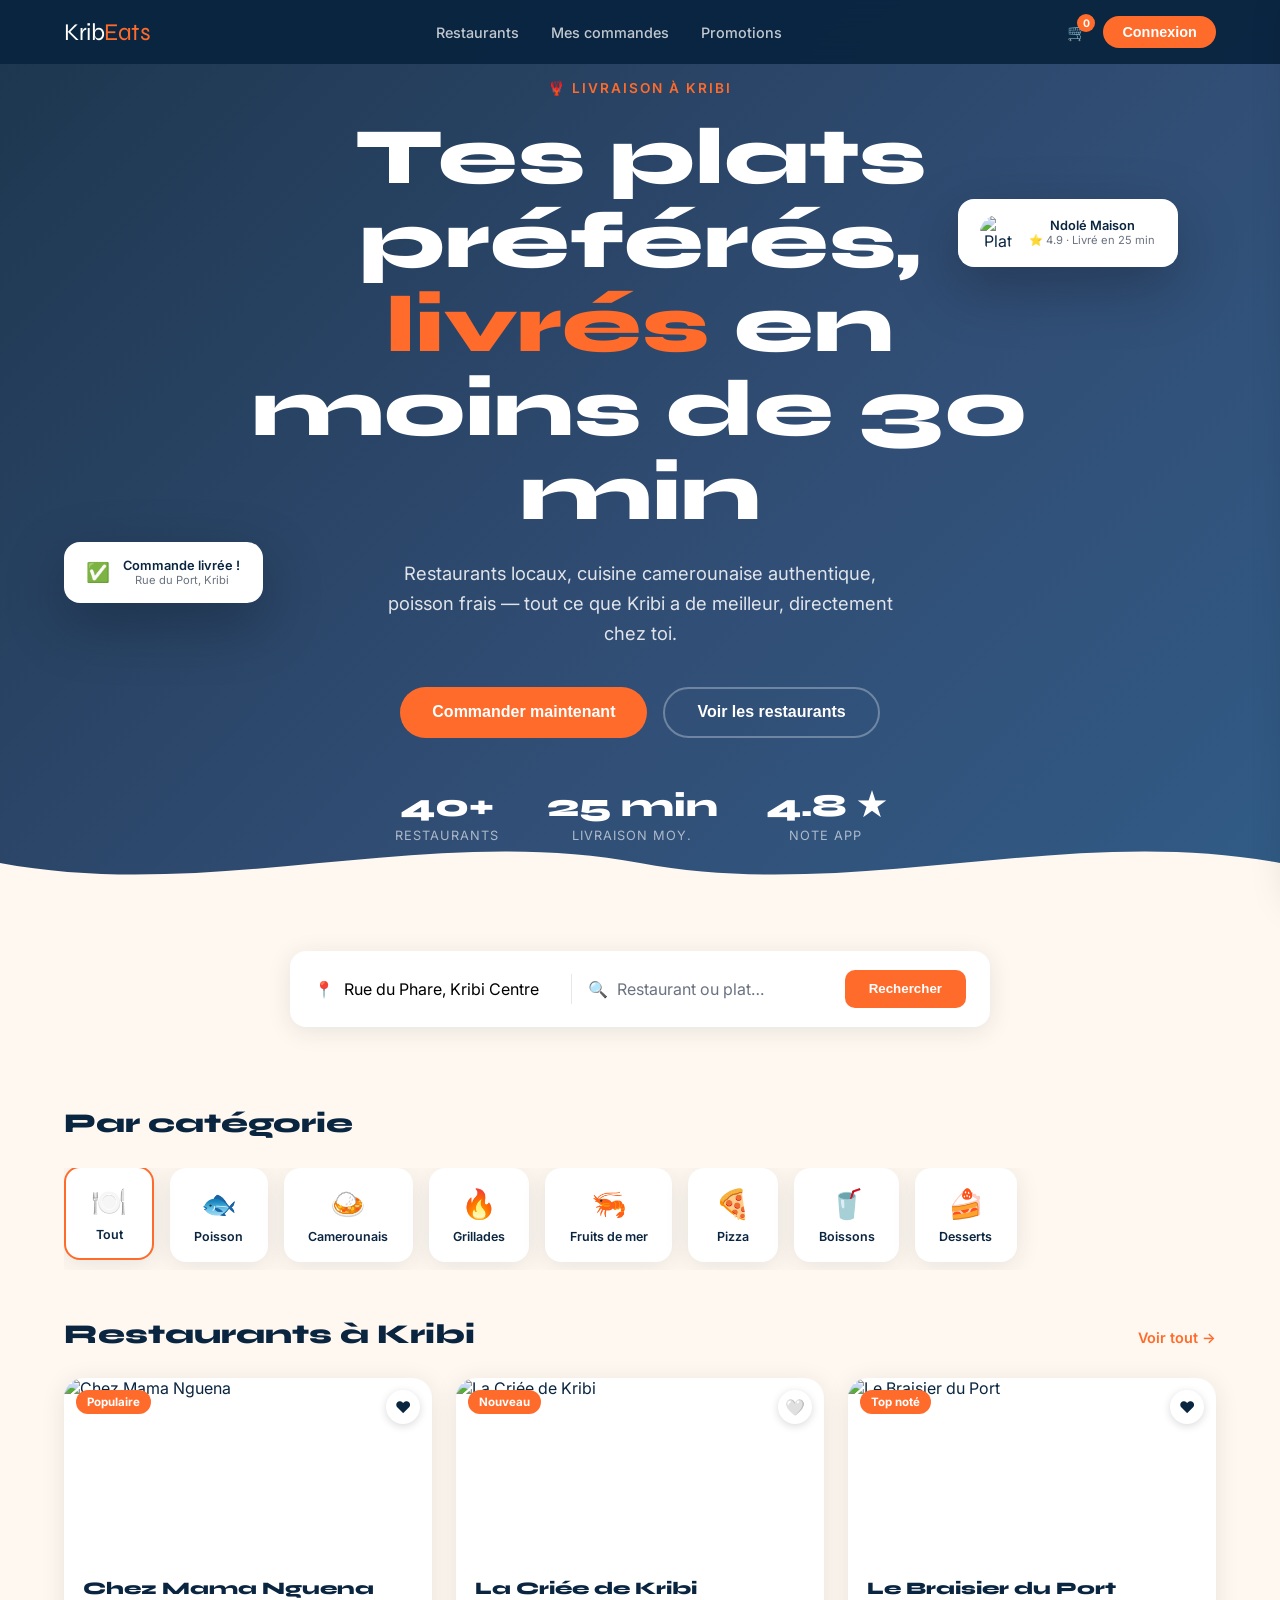
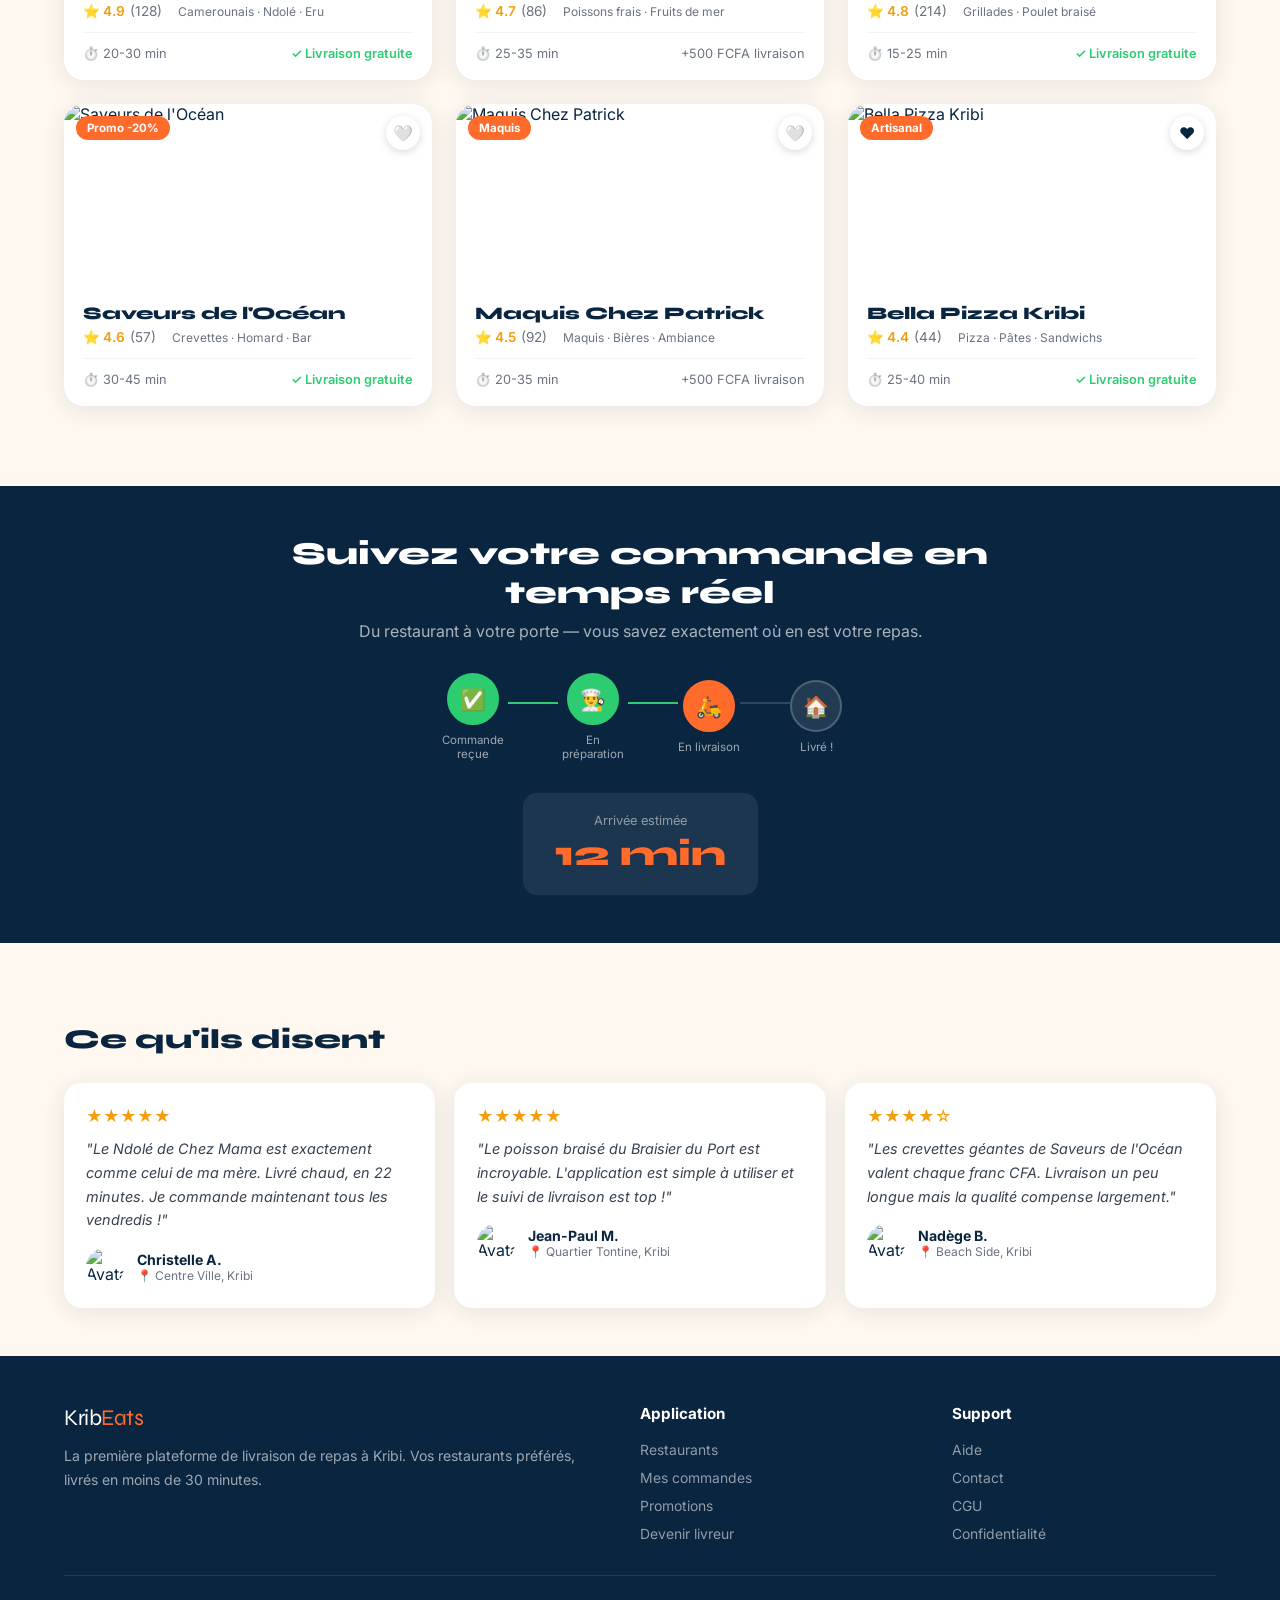
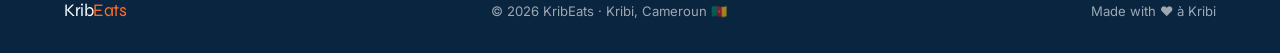
==== index.html @ 43934d32 "Structure de base de KribEat" ====
<!DOCTYPE html>
<html lang="fr">
<head>
<meta charset="UTF-8">
<meta name="viewport" content="width=device-width, initial-scale=1.0">
<title>KribEats — Livraison de repas à Kribi</title>
<style>
  @import url('https://fonts.googleapis.com/css2?family=Syne:wght@700;800&family=Inter:wght@400;500;600&display=swap');

  :root {
    --ocean: #0A2540;
    --orange: #FF6B2B;
    --cream: #FFF8F0;
    --green: #2ECC71;
    --sand: #F5EDE0;
    --muted: #6B7280;
    --white: #FFFFFF;
    --card-shadow: 0 4px 24px rgba(10,37,64,0.10);
  }

  * { margin: 0; padding: 0; box-sizing: border-box; }
  body { font-family: 'Inter', sans-serif; background: var(--cream); color: var(--ocean); overflow-x: hidden; }

  /* ── NAV ── */
  nav {
    position: fixed; top: 0; left: 0; right: 0; z-index: 100;
    background: rgba(10,37,64,0.96); backdrop-filter: blur(12px);
    display: flex; align-items: center; justify-content: space-between;
    padding: 0 5%; height: 64px;
  }
  .logo { font-family: 'Syne', sans-serif; font-size: 1.5rem; color: var(--white); letter-spacing: -0.5px; }
  .logo span { color: var(--orange); }
  .nav-links { display: flex; gap: 2rem; list-style: none; }
  .nav-links a { color: rgba(255,255,255,0.75); text-decoration: none; font-size: .9rem; font-weight: 500; transition: color .2s; }
  .nav-links a:hover { color: var(--orange); }
  .nav-cta { background: var(--orange); color: var(--white); border: none; padding: .5rem 1.2rem; border-radius: 50px; font-weight: 600; cursor: pointer; font-size: .9rem; transition: transform .2s, box-shadow .2s; }
  .nav-cta:hover { transform: translateY(-1px); box-shadow: 0 4px 14px rgba(255,107,43,0.45); }
  .cart-badge { position: relative; }
  .badge { background: var(--orange); color: white; font-size: .65rem; font-weight: 700; border-radius: 50%; width: 18px; height: 18px; display: flex; align-items: center; justify-content: center; position: absolute; top: -8px; right: -8px; }

  /* ── HERO CON IMAGE VAGUE DE KRIBI ── */
  .hero {
    min-height: 100vh;
    /* Incrustation d'une vraie texture de vagues maritimes mixée au dégradé bleu nuit */
    background: linear-gradient(135deg, rgba(10, 37, 64, 0.92) 0%, rgba(13, 48, 96, 0.85) 60%, rgba(26, 74, 122, 0.9) 100%), 
                url('https://images.unsplash.com/photo-1505118380757-91f5f5632de0?auto=format&fit=crop&w=1400&q=80');
    background-size: cover;
    background-position: center;
    background-attachment: fixed;
    display: flex; flex-direction: column; align-items: center; justify-content: center;
    position: relative; overflow: hidden; padding: 80px 5% 60px;
    text-align: center;
  }
  .wave-bg { position: absolute; bottom: 0; left: 0; right: 0; z-index: 2; }
  .wave-bg svg { display: block; width: 100%; height: 80px; }
  .hero-eyebrow { color: var(--orange); font-size: .85rem; font-weight: 600; letter-spacing: 2px; text-transform: uppercase; margin-bottom: 1.2rem; position: relative; z-index: 3; }
  .hero h1 {
    font-family: 'Syne', sans-serif; font-size: clamp(2.8rem, 7vw, 5rem);
    color: var(--white); line-height: 1.05; font-weight: 800; max-width: 780px;
    margin-bottom: 1.4rem; position: relative; z-index: 3;
  }
  .hero h1 em { color: var(--orange); font-style: normal; }
  .hero p { color: rgba(255,255,255,0.85); font-size: 1.15rem; max-width: 520px; line-height: 1.65; margin-bottom: 2.4rem; position: relative; z-index: 3; }
  .hero-actions { display: flex; gap: 1rem; flex-wrap: wrap; justify-content: center; position: relative; z-index: 3; }
  .btn-primary { background: var(--orange); color: var(--white); border: none; padding: .9rem 2rem; border-radius: 50px; font-weight: 700; font-size: 1rem; cursor: pointer; transition: transform .2s, box-shadow .2s; }
  .btn-primary:hover { transform: translateY(-2px); box-shadow: 0 8px 24px rgba(255,107,43,0.5); }
  .btn-outline { background: transparent; color: var(--white); border: 2px solid rgba(255,255,255,0.3); padding: .9rem 2rem; border-radius: 50px; font-weight: 600; font-size: 1rem; cursor: pointer; transition: border-color .2s; }
  .btn-outline:hover { border-color: var(--white); }
  .hero-stats { display: flex; gap: 3rem; margin-top: 3rem; flex-wrap: wrap; justify-content: center; position: relative; z-index: 3; }
  .stat { text-align: center; }
  .stat-num { font-family: 'Syne', sans-serif; font-size: 2rem; font-weight: 800; color: var(--white); }
  .stat-label { font-size: .8rem; color: rgba(255,255,255,0.6); text-transform: uppercase; letter-spacing: 1px; margin-top: .2rem; }
  
  .floating-card {
    background: white; border-radius: 16px; padding: 1rem 1.4rem;
    box-shadow: 0 20px 60px rgba(0,0,0,0.25); display: flex; align-items: center; gap: .8rem;
    position: absolute; animation: float 4s ease-in-out infinite; z-index: 3;
  }
  .floating-card.c1 { top: 22%; right: 8%; animation-delay: 0s; }
  .floating-card.c2 { top: 60%; left: 5%; animation-delay: 1.5s; }
  @keyframes float { 0%,100% { transform: translateY(0); } 50% { transform: translateY(-10px); } }
  .fc-img { width: 36px; height: 36px; border-radius: 50%; object-fit: cover; }
  .fc-text { font-size: .8rem; font-weight: 600; color: var(--ocean); }
  .fc-sub { font-size: .7rem; color: var(--muted); }

  /* ── SEARCH ── */
  .search-section { padding: 3rem 5% 2rem; background: var(--cream); position: relative; z-index: 5; }
  .search-box {
    max-width: 700px; margin: 0 auto;
    background: white; border-radius: 16px; padding: 1.2rem 1.5rem;
    box-shadow: var(--card-shadow); display: flex; gap: 1rem; align-items: center; flex-wrap: wrap;
  }
  .search-field { display: flex; align-items: center; gap: .6rem; flex: 1; min-width: 200px; }
  .search-field input { border: none; outline: none; font-size: 1rem; width: 100%; font-family: 'Inter', sans-serif; }
  .search-field input::placeholder { color: var(--muted); }
  .search-divider { width: 1px; height: 30px; background: #E5E7EB; }
  .search-field select { border: none; outline: none; font-size: .9rem; color: var(--muted); background: transparent; cursor: pointer; font-family: 'Inter', sans-serif; }
  .search-btn { background: var(--orange); color: white; border: none; padding: .7rem 1.5rem; border-radius: 10px; font-weight: 600; cursor: pointer; white-space: nowrap; transition: transform .15s; }
  .search-btn:hover { transform: scale(1.03); }

  /* ── CATEGORIES ── */
  .section { padding: 3rem 5%; }
  .section-header { display: flex; justify-content: space-between; align-items: baseline; margin-bottom: 1.8rem; }
  .section-title { font-family: 'Syne', sans-serif; font-size: 1.7rem; font-weight: 800; }
  .see-all { color: var(--orange); font-size: .9rem; font-weight: 600; cursor: pointer; text-decoration: none; }
  .categories { display: flex; gap: 1rem; overflow-x: auto; padding-bottom: .5rem; scrollbar-width: none; }
  .categories::-webkit-scrollbar { display: none; }
  .cat-chip {
    display: flex; flex-direction: column; align-items: center; gap: .5rem;
    background: white; border: 2px solid transparent; border-radius: 16px;
    padding: 1rem 1.4rem; min-width: 90px; cursor: pointer;
    transition: border-color .2s, transform .15s; white-space: nowrap;
    box-shadow: var(--card-shadow);
  }
  .cat-chip:hover, .cat-chip.active { border-color: var(--orange); transform: translateY(-2px); }
  .cat-emoji { font-size: 1.8rem; }
  .cat-label { font-size: .78rem; font-weight: 600; color: var(--ocean); }

  /* ── RESTAURANT CARDS CON IMAGE ── */
  .restaurants-grid { display: grid; grid-template-columns: repeat(auto-fill, minmax(300px, 1fr)); gap: 1.5rem; }
  .resto-card {
    background: white; border-radius: 20px; overflow: hidden;
    box-shadow: var(--card-shadow); transition: transform .2s, box-shadow .2s; cursor: pointer;
  }
  .resto-card:hover { transform: translateY(-4px); box-shadow: 0 12px 40px rgba(10,37,64,0.15); }
  .resto-img { height: 180px; position: relative; overflow: hidden; }
  .resto-img img { width: 100%; height: 100%; object-fit: cover; transition: transform 0.3s; }
  .resto-card:hover .resto-img img { transform: scale(1.05); }
  .resto-badge {
    position: absolute; top: 12px; left: 12px; z-index: 4;
    background: var(--orange); color: white; font-size: .72rem; font-weight: 700;
    padding: .3rem .7rem; border-radius: 50px;
  }
  .resto-fav { position: absolute; top: 12px; right: 12px; z-index: 4; background: white; border-radius: 50%; width: 34px; height: 34px; display: flex; align-items: center; justify-content: center; font-size: 1rem; cursor: pointer; box-shadow: 0 2px 8px rgba(0,0,0,0.15); }
  .resto-body { padding: 1.2rem; }
  .resto-name { font-family: 'Syne', sans-serif; font-size: 1.1rem; font-weight: 800; margin-bottom: .3rem; }
  .resto-meta { display: flex; align-items: center; gap: 1rem; margin-bottom: .8rem; }
  .rating { display: flex; align-items: center; gap: .3rem; font-size: .85rem; font-weight: 600; color: #F59E0B; }
  .tag { font-size: .75rem; color: var(--muted); }
  .resto-footer { display: flex; justify-content: space-between; align-items: center; border-top: 1px solid #F3F4F6; padding-top: .8rem; }
  .delivery-info { font-size: .8rem; color: var(--muted); display: flex; align-items: center; gap: .3rem; }
  .delivery-free { color: var(--green); font-weight: 600; font-size: .8rem; }

  /* ── MENU VIEW ── */
  .menu-section { background: white; padding: 3rem 5%; margin: 0 0 2rem; display: none; }
  .menu-section.active { display: block; }
  .menu-back { display: flex; align-items: center; gap: .5rem; cursor: pointer; color: var(--ocean); font-weight: 600; margin-bottom: 2rem; font-size: .95rem; }
  .menu-hero { display: flex; gap: 2rem; align-items: center; margin-bottom: 2.5rem; flex-wrap: wrap; }
  .menu-hero-img { border-radius: 20px; width: 180px; height: 140px; object-fit: cover; flex-shrink: 0; box-shadow: var(--card-shadow); }
  .menu-hero-info h2 { font-family: 'Syne', sans-serif; font-size: 2rem; font-weight: 800; margin-bottom: .5rem; }
  .menu-hero-info p { color: var(--muted); line-height: 1.6; margin-bottom: 1rem; }
  .menu-tags { display: flex; gap: .6rem; flex-wrap: wrap; }
  .menu-tag { background: var(--sand); border-radius: 50px; padding: .3rem .8rem; font-size: .8rem; font-weight: 600; }
  .menu-categories { display: flex; gap: .8rem; margin-bottom: 1.8rem; overflow-x: auto; padding-bottom: .3rem; }
  .menu-cat-btn { padding: .5rem 1.2rem; border-radius: 50px; font-size: .85rem; font-weight: 600; cursor: pointer; border: 2px solid #E5E7EB; background: transparent; color: var(--muted); transition: all .15s; white-space: nowrap; }
  .menu-cat-btn.active, .menu-cat-btn:hover { background: var(--ocean); color: white; border-color: var(--ocean); }
  .menu-items-grid { display: grid; grid-template-columns: repeat(auto-fill, minmax(280px, 1fr)); gap: 1.2rem; }
  .menu-item {
    border: 1px solid #F0F0F0; border-radius: 16px; padding: 1rem;
    display: flex; gap: 1rem; align-items: center; transition: border-color .15s, box-shadow .15s;
  }
  .menu-item:hover { border-color: var(--orange); box-shadow: 0 4px 16px rgba(255,107,43,0.12); }
  .item-img { width: 70px; height: 70px; border-radius: 12px; object-fit: cover; flex-shrink: 0; }
  .item-info { flex: 1; }
  .item-name { font-weight: 700; font-size: .95rem; margin-bottom: .2rem; }
  .item-desc { font-size: .78rem; color: var(--muted); line-height: 1.4; margin-bottom: .5rem; }
  .item-bottom { display: flex; justify-content: space-between; align-items: center; }
  .item-price { font-weight: 800; font-size: 1rem; color: var(--ocean); }
  .add-btn { background: var(--orange); color: white; border: none; width: 30px; height: 30px; border-radius: 50%; font-size: 1.2rem; cursor: pointer; display: flex; align-items: center; justify-content: center; transition: transform .15s; }
  .add-btn:hover { transform: scale(1.15); }

  /* ── PANIER ── */
  .cart-sidebar {
    position: fixed; right: -400px; top: 0; bottom: 0; width: 380px;
    background: white; box-shadow: -8px 0 40px rgba(0,0,0,0.15);
    z-index: 200; transition: right .3s ease; display: flex; flex-direction: column;
  }
  .cart-sidebar.open { right: 0; }
  .cart-header { padding: 1.5rem; border-bottom: 1px solid #F0F0F0; display: flex; justify-content: space-between; align-items: center; }
  .cart-header h3 { font-family: 'Syne', sans-serif; font-size: 1.3rem; font-weight: 800; }
  .cart-close { background: var(--sand); border: none; border-radius: 50%; width: 36px; height: 36px; cursor: pointer; font-size: 1.1rem; }
  .cart-items { flex: 1; overflow-y: auto; padding: 1.2rem; display: flex; flex-direction: column; gap: .8rem; }
  .cart-item { display: flex; align-items: center; gap: .8rem; padding: .8rem; background: var(--cream); border-radius: 12px; }
  .cart-item-img { width: 48px; height: 48px; border-radius: 10px; object-fit: cover; }
  .cart-item-info { flex: 1; }
  .cart-item-name { font-weight: 600; font-size: .9rem; }
  .cart-item-price { font-size: .85rem; color: var(--muted); }
  .qty-controls { display: flex; align-items: center; gap: .5rem; }
  .qty-btn { background: white; border: 1px solid #E5E7EB; border-radius: 50%; width: 26px; height: 26px; cursor: pointer; font-size: .9rem; display: flex; align-items: center; justify-content: center; }
  .qty-num { font-weight: 700; font-size: .9rem; min-width: 16px; text-align: center; }
  .cart-footer { padding: 1.5rem; border-top: 1px solid #F0F0F0; }
  .cart-summary { margin-bottom: 1.2rem; }
  .cart-row { display: flex; justify-content: space-between; font-size: .9rem; margin-bottom: .4rem; }
  .cart-row.total { font-family: 'Syne', sans-serif; font-size: 1.1rem; font-weight: 800; border-top: 1px solid #F0F0F0; padding-top: .8rem; margin-top: .5rem; }
  .checkout-btn { width: 100%; background: var(--orange); color: white; border: none; padding: 1rem; border-radius: 12px; font-weight: 700; font-size: 1rem; cursor: pointer; transition: transform .15s, box-shadow .15s; }
  .checkout-btn:hover { transform: translateY(-1px); box-shadow: 0 6px 20px rgba(255,107,43,0.4); }
  .empty-cart { text-align: center; padding: 3rem 1rem; color: var(--muted); }
  .empty-cart-icon { font-size: 3rem; margin-bottom: 1rem; }
  .overlay { position: fixed; inset: 0; background: rgba(0,0,0,0.4); z-index: 150; display: none; }
  .overlay.active { display: block; }

  /* ── TRACKING ── */
  .tracking-section { background: var(--ocean); color: white; padding: 3rem 5%; margin: 2rem 0; }
  .tracking-inner { max-width: 700px; margin: 0 auto; text-align: center; }
  .tracking-inner h2 { font-family: 'Syne', sans-serif; font-size: 2rem; font-weight: 800; margin-bottom: .6rem; }
  .tracking-inner p { color: rgba(255,255,255,0.65); margin-bottom: 2rem; }
  .tracking-steps { display: flex; justify-content: center; align-items: center; gap: 0; flex-wrap: wrap; margin-bottom: 2rem; }
  .track-step { display: flex; flex-direction: column; align-items: center; gap: .5rem; }
  .track-icon { width: 52px; height: 52px; border-radius: 50%; display: flex; align-items: center; justify-content: center; font-size: 1.3rem; background: rgba(255,255,255,0.1); border: 2px solid rgba(255,255,255,0.2); }
  .track-icon.done { background: var(--green); border-color: var(--green); }
  .track-icon.active { background: var(--orange); border-color: var(--orange); animation: pulse 1.5s infinite; }
  @keyframes pulse { 0%,100% { box-shadow: 0 0 0 0 rgba(255,107,43,0.5); } 50% { box-shadow: 0 0 0 10px rgba(255,107,43,0); } }
  .track-label { font-size: .72rem; color: rgba(255,255,255,0.6); text-align: center; max-width: 70px; }
  .track-line { width: 50px; height: 2px; background: rgba(255,255,255,0.15); margin: 0 0 28px; }
  .track-line.done { background: var(--green); }
  .eta-box { background: rgba(255,255,255,0.08); border-radius: 14px; padding: 1.2rem 2rem; display: inline-block; }
  .eta-label { font-size: .8rem; color: rgba(255,255,255,0.5); margin-bottom: .3rem; }
  .eta-time { font-family: 'Syne', sans-serif; font-size: 2.2rem; font-weight: 800; color: var(--orange); }

  /* ── REVIEWS ── */
  .reviews-grid { display: grid; grid-template-columns: repeat(auto-fill, minmax(280px, 1fr)); gap: 1.2rem; }
  .review-card { background: white; border-radius: 18px; padding: 1.4rem; box-shadow: var(--card-shadow); }
  .review-stars { color: #F59E0B; font-size: 1rem; margin-bottom: .7rem; }
  .review-text { font-size: .9rem; line-height: 1.65; color: #374151; margin-bottom: 1rem; font-style: italic; }
  .reviewer { display: flex; align-items: center; gap: .8rem; }
  .reviewer-avatar { width: 38px; height: 38px; border-radius: 50%; object-fit: cover; }
  .reviewer-name { font-weight: 700; font-size: .88rem; }
  .reviewer-loc { font-size: .75rem; color: var(--muted); }

  /* ── FOOTER ── */
  footer { background: var(--ocean); color: rgba(255,255,255,0.6); padding: 3rem 5% 2rem; }
  .footer-inner { display: grid; grid-template-columns: 2fr 1fr 1fr; gap: 3rem; margin-bottom: 2rem; }
  .footer-brand .logo { font-size: 1.4rem; display: block; margin-bottom: .8rem; }
  .footer-brand p { font-size: .88rem; line-height: 1.7; }
  .footer-col h4 { color: white; font-weight: 700; margin-bottom: 1rem; font-size: .95rem; }
  .footer-col ul { list-style: none; display: flex; flex-direction: column; gap: .5rem; }
  .footer-col a { color: rgba(255,255,255,0.55); text-decoration: none; font-size: .87rem; transition: color .15s; }
  .footer-col a:hover { color: var(--orange); }
  .footer-bottom { border-top: 1px solid rgba(255,255,255,0.1); padding-top: 1.5rem; display: flex; justify-content: space-between; align-items: center; font-size: .82rem; flex-wrap: wrap; gap: .5rem; }
  .footer-bottom .logo { font-size: 1.1rem; }

  /* ── CHECKOUT MODAL ── */
  .modal-overlay { position: fixed; inset: 0; background: rgba(0,0,0,0.5); z-index: 300; display: none; align-items: center; justify-content: center; padding: 1rem; }
  .modal-overlay.active { display: flex; }
  .modal { background: white; border-radius: 24px; width: 100%; max-width: 520px; max-height: 90vh; overflow-y: auto; }
  .modal-header { padding: 1.8rem 2rem 0; display: flex; justify-content: space-between; align-items: center; }
  .modal-header h3 { font-family: 'Syne', sans-serif; font-size: 1.5rem; font-weight: 800; }
  .modal-close { background: var(--sand); border: none; border-radius: 50%; width: 36px; height: 36px; cursor: pointer; font-size: 1.1rem; }
  .modal-body { padding: 1.5rem 2rem 2rem; }
  .form-group { margin-bottom: 1.2rem; }
  .form-label { font-size: .85rem; font-weight: 600; color: var(--ocean); display: block; margin-bottom: .4rem; }
  .form-input { width: 100%; padding: .75rem 1rem; border: 1.5px solid #E5E7EB; border-radius: 10px; font-size: .95rem; font-family: 'Inter', sans-serif; outline: none; transition: border-color .2s; }
  .form-input:focus { border-color: var(--orange); }
  .payment-methods { display: flex; gap: .8rem; flex-wrap: wrap; margin-top: .5rem; }
  .payment-option { border: 2px solid #E5E7EB; border-radius: 12px; padding: .7rem 1.2rem; cursor: pointer; font-size: .85rem; font-weight: 600; transition: all .15s; display: flex; align-items: center; gap: .5rem; }
  .payment-option.selected { border-color: var(--orange); background: rgba(255,107,43,0.05); color: var(--orange); }
  .order-summary-mini { background: var(--cream); border-radius: 14px; padding: 1rem; margin-bottom: 1.2rem; }
  .order-summary-mini h4 { font-size: .85rem; font-weight: 700; margin-bottom: .7rem; }
  .summary-item { display: flex; justify-content: space-between; font-size: .83rem; color: var(--muted); margin-bottom: .3rem; }
  .confirm-btn { width: 100%; background: var(--ocean); color: white; border: none; padding: 1rem; border-radius: 12px; font-weight: 700; font-size: 1rem; cursor: pointer; transition: background .2s; }
  .confirm-btn:hover { background: #0D3060; }

  /* ── SUCCESS ── */
  .success-screen { display: none; text-align: center; padding: 3rem 2rem; }
  .success-screen.active { display: block; }
  .success-icon { font-size: 4rem; margin-bottom: 1rem; animation: bounce 0.5s ease; }
  @keyframes bounce { 0% { transform: scale(0); } 80% { transform: scale(1.15); } 100% { transform: scale(1); } }
  .success-screen h3 { font-family: 'Syne', sans-serif; font-size: 1.7rem; font-weight: 800; margin-bottom: .5rem; }
  .success-screen p { color: var(--muted); margin-bottom: 2rem; }
  .order-num { background: var(--cream); border-radius: 12px; padding: .8rem 1.5rem; font-size: .85rem; color: var(--muted); display: inline-block; font-weight: 600; }

  @media (max-width: 768px) {
    .nav-links { display: none; }
    .footer-inner { grid-template-columns: 1fr; gap: 2rem; }
    .floating-card { display: none; }
    .cart-sidebar { width: 100%; right: -100%; }
    .hero h1 { font-size: 2.5rem; }
  }
</style>
</head>
<body>

<!-- NAV -->
<nav>
  <div class="logo">Krib<span>Eats</span></div>
  <ul class="nav-links">
    <li><a href="#restaurants">Restaurants</a></li>
    <li><a href="#">Mes commandes</a></li>
    <li><a href="#">Promotions</a></li>
  </ul>
  <div style="display:flex;gap:1rem;align-items:center;">
    <div class="cart-badge" style="cursor:pointer;" onclick="toggleCart()">
      🛒 <span class="badge" id="cartCount">0</span>
    </div>
    <button class="nav-cta">Connexion</button>
  </div>
</nav>

<!-- HERO CON TEXTURE VAGUE -->
<section class="hero">
  <div class="floating-card c1">
    <img class="fc-img" src="https://images.unsplash.com/photo-1546069901-ba9599a7e63c?auto=format&fit=crop&w=100&q=80" alt="Plat">
    <div><div class="fc-text">Ndolé Maison</div><div class="fc-sub">⭐ 4.9 · Livré en 25 min</div></div>
  </div>
  <div class="floating-card c2">
    <div style="font-size: 1.2rem;">✅</div>
    <div><div class="fc-text">Commande livrée !</div><div class="fc-sub">Rue du Port, Kribi</div></div>
  </div>

  <div class="hero-eyebrow">🦞 Livraison à Kribi</div>
  <h1>Tes plats préférés, <em>livrés</em> en moins de 30 min</h1>
  <p>Restaurants locaux, cuisine camerounaise authentique, poisson frais — tout ce que Kribi a de meilleur, directement chez toi.</p>
  <div class="hero-actions">
    <button class="btn-primary" onclick="document.getElementById('restaurants').scrollIntoView({behavior:'smooth'})">Commander maintenant</button>
    <button class="btn-outline">Voir les restaurants</button>
  </div>
  <div class="hero-stats">
    <div class="stat"><div class="stat-num">40+</div><div class="stat-label">Restaurants</div></div>
    <div class="stat"><div class="stat-num">25 min</div><div class="stat-label">Livraison moy.</div></div>
    <div class="stat"><div class="stat-num">4.8 ★</div><div class="stat-label">Note app</div></div>
  </div>

  <!-- VAGUE INFERIEURE EN GRAPHIC SVG -->
  <div class="wave-bg">
    <svg viewBox="0 0 1440 120" xmlns="http://www.w3.org/2000/svg" preserveAspectRatio="none">
      <path d="M0,60 C240,120 480,0 720,60 C960,120 1200,0 1440,60 L1440,120 L0,120 Z" fill="#FFF8F0"/>
    </svg>
  </div>
</section>

<!-- SEARCH -->
<div class="search-section">
  <div class="search-box">
    <div class="search-field">
      <span>📍</span>
      <input type="text" placeholder="Votre adresse à Kribi…" value="Rue du Phare, Kribi Centre">
    </div>
    <div class="search-divider"></div>
    <div class="search-field">
      <span>🔍</span>
      <input type="text" placeholder="Restaurant ou plat…">
    </div>
    <button class="search-btn">Rechercher</button>
  </div>
</div>

<!-- CATEGORIES -->
<section class="section">
  <div class="section-header">
    <h2 class="section-title">Par catégorie</h2>
  </div>
  <div class="categories">
    <div class="cat-chip active" onclick="filterCat(this,'all')"><div class="cat-emoji">🍽️</div><div class="cat-label">Tout</div></div>
    <div class="cat-chip" onclick="filterCat(this,'poisson')"><div class="cat-emoji">🐟</div><div class="cat-label">Poisson</div></div>
    <div class="cat-chip" onclick="filterCat(this,'camerounais')"><div class="cat-emoji">🍛</div><div class="cat-label">Camerounais</div></div>
    <div class="cat-chip" onclick="filterCat(this,'grillades')"><div class="cat-emoji">🔥</div><div class="cat-label">Grillades</div></div>
    <div class="cat-chip" onclick="filterCat(this,'fruits-mer')"><div class="cat-emoji">🦐</div><div class="cat-label">Fruits de mer</div></div>
    <div class="cat-chip" onclick="filterCat(this,'pizza')"><div class="cat-emoji">🍕</div><div class="cat-label">Pizza</div></div>
    <div class="cat-chip" onclick="filterCat(this,'boissons')"><div class="cat-emoji">🥤</div><div class="cat-label">Boissons</div></div>
    <div class="cat-chip" onclick="filterCat(this,'desserts')"><div class="cat-emoji">🍰</div><div class="cat-label">Desserts</div></div>
  </div>
</section>

<!-- RESTAURANTS -->
<section class="section" id="restaurants" style="padding-top:0">
  <div class="section-header">
    <h2 class="section-title">Restaurants à Kribi</h2>
    <a class="see-all" href="#">Voir tout →</a>
  </div>
  <div class="restaurants-grid" id="restoGrid">

    <div class="resto-card" onclick="openMenu('chez-mama')">
      <div class="resto-img">
        <img src="https://images.unsplash.com/photo-1604382354936-07c5d9983bd3?auto=format&fit=crop&w=500&q=80" alt="Chez Mama Nguena">
        <div class="resto-badge">Populaire</div>
        <div class="resto-fav">❤️</div>
      </div>
      <div class="resto-body">
        <div class="resto-name">Chez Mama Nguena</div>
        <div class="resto-meta">
          <span class="rating">⭐ 4.9 <span style="color:#6B7280;font-weight:400">(128)</span></span>
          <span class="tag">Camerounais · Ndolé · Eru</span>
        </div>
        <div class="resto-footer">
          <span class="delivery-info">⏱️ 20-30 min</span>
          <span class="delivery-free">✓ Livraison gratuite</span>
        </div>
      </div>
    </div>

    <div class="resto-card" onclick="openMenu('la-criee')">
      <div class="resto-img">
        <img src="https://images.unsplash.com/photo-1534604973900-c43ab4c2e0ab?auto=format&fit=crop&w=500&q=80" alt="La Criée de Kribi">
        <div class="resto-badge">Nouveau</div>
        <div class="resto-fav">🤍</div>
      </div>
      <div class="resto-body">
        <div class="resto-name">La Criée de Kribi</div>
        <div class="resto-meta">
          <span class="rating">⭐ 4.7 <span style="color:#6B7280;font-weight:400">(86)</span></span>
          <span class="tag">Poissons frais · Fruits de mer</span>
        </div>
        <div class="resto-footer">
          <span class="delivery-info">⏱️ 25-35 min</span>
          <span style="font-size:.8rem;color:#6B7280;">+500 FCFA livraison</span>
        </div>
      </div>
    </div>

    <div class="resto-card" onclick="openMenu('le-braiser')">
      <div class="resto-img">
        <img src="https://images.unsplash.com/photo-1555939594-58d7cb561ad1?auto=format&fit=crop&w=500&q=80" alt="Le Braisier du Port">
        <div class="resto-badge">Top noté</div>
        <div class="resto-fav">❤️</div>
      </div>
      <div class="resto-body">
        <div class="resto-name">Le Braisier du Port</div>
        <div class="resto-meta">
          <span class="rating">⭐ 4.8 <span style="color:#6B7280;font-weight:400">(214)</span></span>
          <span class="tag">Grillades · Poulet braisé</span>
        </div>
        <div class="resto-footer">
          <span class="delivery-info">⏱️ 15-25 min</span>
          <span class="delivery-free">✓ Livraison gratuite</span>
        </div>
      </div>
    </div>

    <div class="resto-card" onclick="openMenu('ocean')">
      <div class="resto-img">
        <img src="https://images.unsplash.com/photo-1551248429-40975aa4de74?auto=format&fit=crop&w=500&q=80" alt="Saveurs de l'Océan">
        <div class="resto-badge">Promo -20%</div>
        <div class="resto-fav">🤍</div>
      </div>
      <div class="resto-body">
        <div class="resto-name">Saveurs de l'Océan</div>
        <div class="resto-meta">
          <span class="rating">⭐ 4.6 <span style="color:#6B7280;font-weight:400">(57)</span></span>
          <span class="tag">Crevettes · Homard · Bar</span>
        </div>
        <div class="resto-footer">
          <span class="delivery-info">⏱️ 30-45 min</span>
          <span class="delivery-free">✓ Livraison gratuite</span>
        </div>
      </div>
    </div>

    <div class="resto-card" onclick="openMenu('maquis')">
      <div class="resto-img">
        <img src="https://images.unsplash.com/photo-1606787366850-de6330128bfc?auto=format&fit=crop&w=500&q=80" alt="Maquis Chez Patrick">
        <div class="resto-badge">Maquis</div>
        <div class="resto-fav">🤍</div>
      </div>
      <div class="resto-body">
        <div class="resto-name">Maquis Chez Patrick</div>
        <div class="resto-meta">
          <span class="rating">⭐ 4.5 <span style="color:#6B7280;font-weight:400">(92)</span></span>
          <span class="tag">Maquis · Bières · Ambiance</span>
        </div>
        <div class="resto-footer">
          <span class="delivery-info">⏱️ 20-35 min</span>
          <span style="font-size:.8rem;color:#6B7280;">+500 FCFA livraison</span>
        </div>
      </div>
    </div>

    <div class="resto-card" onclick="openMenu('bella')">
      <div class="resto-img">
        <img src="https://images.unsplash.com/photo-1513104890138-7c749659a591?auto=format&fit=crop&w=500&q=80" alt="Bella Pizza Kribi">
        <div class="resto-badge">Artisanal</div>
        <div class="resto-fav">❤️</div>
      </div>
      <div class="resto-body">
        <div class="resto-name">Bella Pizza Kribi</div>
        <div class="resto-meta">
          <span class="rating">⭐ 4.4 <span style="color:#6B7280;font-weight:400">(44)</span></span>
          <span class="tag">Pizza · Pâtes · Sandwichs</span>
        </div>
        <div class="resto-footer">
          <span class="delivery-info">⏱️ 25-40 min</span>
          <span class="delivery-free">✓ Livraison gratuite</span>
        </div>
      </div>
    </div>

  </div>
</section>

<!-- MENU SECTION -->
<section class="menu-section" id="menuSection">
  <div class="menu-back" onclick="closeMenu()">← Retour aux restaurants</div>
  <div class="menu-hero">
    <img class="menu-hero-img" id="menuImg" src="" alt="Restaurant Image">
    <div class="menu-hero-info">
      <h2 id="menuName">Chez Mama Nguena</h2>
      <p id="menuDesc">Cuisine camerounaise authentique préparée avec amour. Spécialités maison depuis 2008.</p>
      <div class="menu-tags">
        <span class="menu-tag">⭐ 4.9</span>
        <span class="menu-tag">⏱️ 20-30 min</span>
        <span class="menu-tag">📍 Quartier Tontine</span>
        <span class="menu-tag">✓ Livraison gratuite</span>
      </div>
    </div>
  </div>

  <div class="menu-categories">
    <button class="menu-cat-btn active">Nos plats</button>
    <button class="menu-cat-btn">Entrées</button>
    <button class="menu-cat-btn">Boissons</button>
    <button class="menu-cat-btn">Desserts</button>
  </div>

  <div class="menu-items-grid" id="menuItemsGrid">
    <!-- Items injectés par JavaScript -->
  </div>
</section>

<!-- TRACKING -->
<section class="tracking-section">
  <div class="tracking-inner">
    <h2>Suivez votre commande en temps réel</h2>
    <p>Du restaurant à votre porte — vous savez exactement où en est votre repas.</p>
    <div class="tracking-steps">
      <div class="track-step">
        <div class="track-icon done">✅</div>
        <div class="track-label">Commande reçue</div>
      </div>
      <div class="track-line done"></div>
      <div class="track-step">
        <div class="track-icon done">👨‍🍳</div>
        <div class="track-label">En préparation</div>
      </div>
      <div class="track-line done"></div>
      <div class="track-step">
        <div class="track-icon active">🛵</div>
        <div class="track-label">En livraison</div>
      </div>
      <div class="track-line"></div>
      <div class="track-step">
        <div class="track-icon">🏠</div>
        <div class="track-label">Livré !</div>
      </div>
    </div>
    <div class="eta-box">
      <div class="eta-label">Arrivée estimée</div>
      <div class="eta-time">12 min</div>
    </div>
  </div>
</section>

<!-- REVIEWS -->
<section class="section">
  <div class="section-header">
    <h2 class="section-title">Ce qu'ils disent</h2>
  </div>
  <div class="reviews-grid">
    <div class="review-card">
      <div class="review-stars">★★★★★</div>
      <p class="review-text">"Le Ndolé de Chez Mama est exactement comme celui de ma mère. Livré chaud, en 22 minutes. Je commande maintenant tous les vendredis !"</p>
      <div class="reviewer">
        <img class="reviewer-avatar" src="https://images.unsplash.com/photo-1531123897727-8f129e1688ce?auto=format&fit=crop&w=100&q=80" alt="Avatar">
        <div><div class="reviewer-name">Christelle A.</div><div class="reviewer-loc">📍 Centre Ville, Kribi</div></div>
      </div>
    </div>
    <div class="review-card">
      <div class="review-stars">★★★★★</div>
      <p class="review-text">"Le poisson braisé du Braisier du Port est incroyable. L'application est simple à utiliser et le suivi de livraison est top !"</p>
      <div class="reviewer">
        <img class="reviewer-avatar" src="https://images.unsplash.com/photo-1507003211169-0a1dd7228f2d?auto=format&fit=crop&w=100&q=80" alt="Avatar">
        <div><div class="reviewer-name">Jean-Paul M.</div><div class="reviewer-loc">📍 Quartier Tontine, Kribi</div></div>
      </div>
    </div>
    <div class="review-card">
      <div class="review-stars">★★★★☆</div>
      <p class="review-text">"Les crevettes géantes de Saveurs de l'Océan valent chaque franc CFA. Livraison un peu longue mais la qualité compense largement."</p>
      <div class="reviewer">
        <img class="reviewer-avatar" src="https://images.unsplash.com/photo-1508214751196-bcfd4ca60f91?auto=format&fit=crop&w=100&q=80" alt="Avatar">
        <div><div class="reviewer-name">Nadège B.</div><div class="reviewer-loc">📍 Beach Side, Kribi</div></div>
      </div>
    </div>
  </div>
</section>

<!-- CART SIDEBAR -->
<div class="overlay" id="overlay" onclick="toggleCart()"></div>
<div class="cart-sidebar" id="cartSidebar">
  <div class="cart-header">
    <h3>🛒 Mon panier</h3>
    <button class="cart-close" onclick="toggleCart()">✕</button>
  </div>
  <div class="cart-items" id="cartItems">
    <div class="empty-cart">
      <div class="empty-cart-icon">🍽️</div>
      <p>Votre panier est vide</p>
      <small style="color:#9CA3AF">Explorez nos restaurants et ajoutez des plats</small>
    </div>
  </div>
  <div class="cart-footer" id="cartFooter" style="display:none">
    <div class="cart-summary">
      <div class="cart-row"><span>Sous-total</span><span id="subtotal">0 FCFA</span></div>
      <div class="cart-row"><span>Livraison</span><span style="color:#2ECC71">Gratuite</span></div>
      <div class="cart-row total"><span>Total</span><span id="totalPrice">0 FCFA</span></div>
    </div>
    <button class="checkout-btn" onclick="openCheckout()">Passer la commande →</button>
  </div>
</div>

<!-- CHECKOUT MODAL -->
<div class="modal-overlay" id="checkoutModal">
  <div class="modal">
    <div id="checkoutForm">
      <div class="modal-header">
        <h3>Finaliser la commande</h3>
        <button class="modal-close" onclick="closeCheckout()">✕</button>
      </div>
      <div class="modal-body">
        <div class="order-summary-mini">
          <h4>Récapitulatif</h4>
          <div id="modalSummary"></div>
          <div class="summary-item" style="border-top:1px solid #E5E7EB;padding-top:.5rem;margin-top:.5rem;font-weight:700;color:#0A2540">
            <span>Total</span><span id="modalTotal">0 FCFA</span>
          </div>
        </div>
        <div class="form-group">
          <label class="form-label">Nom complet</label>
          <input class="form-input" type="text" placeholder="Ex: Marie Bello">
        </div>
        <div class="form-group">
          <label class="form-label">Téléphone</label>
          <input class="form-input" type="tel" placeholder="Ex: +237 6XX XXX XXX">
        </div>
        <div class="form-group">
          <label class="form-label">Adresse de livraison</label>
          <input class="form-input" type="text" placeholder="Rue, Quartier, Point de repère" value="Rue du Phare, Kribi Centre">
        </div>
        <div class="form-group">
          <label class="form-label">Mode de paiement</label>
          <div class="payment-methods">
            <div class="payment-option selected" onclick="selectPayment(this)">📱 Mobile Money</div>
            <div class="payment-option" onclick="selectPayment(this)">💵 Cash à la livraison</div>
            <div class="payment-option" onclick="selectPayment(this)">💳 Carte bancaire</div>
          </div>
        </div>
        <button class="confirm-btn" onclick="confirmOrder()">✅ Confirmer ma commande</button>
      </div>
    </div>
    <div class="success-screen" id="successScreen">
      <div class="success-icon">🎉</div>
      <h3>Commande confirmée !</h3>
      <p>Votre repas est en préparation.<br>Vous recevrez une notification dès que le livreur part.</p>
      <div class="order-num">Commande #KRB-<span id="orderNum"></span></div>
      <br><br>
      <button class="confirm-btn" onclick="closeCheckout()" style="background:var(--orange)">Suivre ma commande 🛵</button>
    </div>
  </div>
</div>

<!-- FOOTER -->
<footer>
  <div class="footer-inner">
    <div class="footer-brand">
      <span class="logo">Krib<span>Eats</span></span>
      <p>La première plateforme de livraison de repas à Kribi. Vos restaurants préférés, livrés en moins de 30 minutes.</p>
    </div>
    <div class="footer-col">
      <h4>Application</h4>
      <ul>
        <li><a href="#restaurants">Restaurants</a></li>
        <li><a href="#">Mes commandes</a></li>
        <li><a href="#">Promotions</a></li>
        <li><a href="#">Devenir livreur</a></li>
      </ul>
    </div>
    <div class="footer-col">
      <h4>Support</h4>
      <ul>
        <li><a href="#">Aide</a></li>
        <li><a href="#">Contact</a></li>
        <li><a href="#">CGU</a></li>
        <li><a href="#">Confidentialité</a></li>
      </ul>
    </div>
  </div>
  <div class="footer-bottom">
    <span class="logo" style="font-family:'Syne',sans-serif;color:white">Krib<span style="color:#FF6B2B">Eats</span></span>
    <span>© 2026 KribEats · Kribi, Cameroun 🇨🇲</span>
    <span>Made with ❤️ à Kribi</span>
  </div>
</footer>

<script>
// ── DATA CON REAL IMAGES ──
const menus = {
  'chez-mama': {
    name: 'Chez Mama Nguena', 
    image: 'https://images.unsplash.com/photo-1604382354936-07c5d9983bd3?auto=format&fit=crop&w=400&q=80',
    desc: 'Cuisine camerounaise authentique préparée avec amour. Spécialités maison depuis 2008.',
    items: [
      { id: 'm1', name: 'Ndolé au poisson fumé', desc: 'Feuilles de ndolé, arachides, poisson fumé, crevettes', price: 2500, img: 'https://images.unsplash.com/photo-1546069901-ba9599a7e63c?auto=format&fit=crop&w=200&q=80' },
      { id: 'm2', name: 'Eru & Water Fufu', desc: 'Légume eru mijoté, huile de palme, crayfish', price: 2000, img: 'https://images.unsplash.com/photo-1627308595229-7830a5c91f9f?auto=format&fit=crop&w=200&q=80' },
      { id: 'm3', name: 'Poulet DG avec plantains', desc: 'Poulet sauté aux légumes, bananes plantains dorées', price: 3500, img: 'https://images.unsplash.com/photo-1532550907401-a500c9a57435?auto=format&fit=crop&w=200&q=80' },
      { id: 'm4', name: 'Mbongo Tchobi', desc: 'Poisson en sauce noire épicée, tradition bassa', price: 3000, img: 'https://images.unsplash.com/photo-1519708227418-c8fd9a32b7a2?auto=format&fit=crop&w=200&q=80' }
    ]
  },
  'la-criee': {
    name: 'La Criée de Kribi', 
    image: 'https://images.unsplash.com/photo-1534604973900-c43ab4c2e0ab?auto=format&fit=crop&w=400&q=80',
    desc: 'Poissons et fruits de mer frais pêchés chaque matin dans l\'Atlantique.',
    items: [
      { id: 'c1', name: 'Bar entier grillé', desc: 'Bar frais grillé au charbon, sauce citron-persil', price: 4500, img: 'https://images.unsplash.com/photo-1519708227418-c8fd9a32b7a2?auto=format&fit=crop&w=200&q=80' },
      { id: 'c2', name: 'Plateau de crevettes', desc: '500g de crevettes géantes grillées', price: 5000, img: 'https://images.unsplash.com/photo-1559742811-82428b49223b?auto=format&fit=crop&w=200&q=80' }
    ]
  },
  'le-braiser': {
    name: 'Le Braisier du Port', 
    image: 'https://images.unsplash.com/photo-1555939594-58d7cb561ad1?auto=format&fit=crop&w=400&q=80',
    desc: 'Spécialiste du poulet braisé et des grillades depuis 15 ans face au port.',
    items: [
      { id: 'b1', name: 'Demi-poulet braisé', desc: 'Mariné 24h, braisé au bois, sauce pimentée', price: 3000, img: 'https://images.unsplash.com/photo-1608500218902-15b4181c2ce0?auto=format&fit=crop&w=200&q=80' },
      { id: 'b2', name: 'Brochettes de bœuf x5', desc: 'Bœuf tendre, oignons, tomates, sauce piment', price: 2000, img: 'https://images.unsplash.com/photo-1544025162-d76694265947?auto=format&fit=crop&w=200&q=80' }
    ]
  },
  'ocean': {
    name: 'Saveurs de l\'Océan',
    image: 'https://images.unsplash.com/photo-1551248429-40975aa4de74?auto=format&fit=crop&w=400&q=80',
    desc: 'Fruits de mer de luxe — homard, crevettes géantes, langouste — préparés à la commande.',
    items: [
      { id: 'o1', name: 'Homard grillé royal', desc: 'Homard, sauce crème de corail, riz pilaf', price: 12000, img: 'https://images.unsplash.com/photo-1553618551-fba689030290?auto=format&fit=crop&w=200&q=80' }
    ]
  },
  'maquis': {
    name: 'Maquis Chez Patrick',
    image: 'https://images.unsplash.com/photo-1606787366850-de6330128bfc?auto=format&fit=crop&w=400&q=80',
    desc: 'Le maquis incontournable de Kribi. Ambiance, musique, bonne bouffe.',
    items: [
      { id: 'p1', name: 'Riz sauté au poulet', desc: 'Riz frit, légumes croustillants, morceaux de poulet', price: 1500, img: 'https://images.unsplash.com/photo-1603133872878-684f208fb84b?auto=format&fit=crop&w=200&q=80' }
    ]
  },
  'bella': {
    name: 'Bella Pizza Kribi',
    image: 'https://images.unsplash.com/photo-1513104890138-7c749659a591?auto=format&fit=crop&w=400&q=80',
    desc: 'Pizzas artisanales au feu de bois avec des ingrédients frais.',
    items: [
      { id: 'v1', name: 'Pizza Fruits de Mer', desc: 'Crevettes, calmars, anchois, mozzarella', price: 6000, img: 'https://images.unsplash.com/photo-1534308983496-4fabb1a015ee?auto=format&fit=crop&w=200&q=80' }
    ]
  }
};

// ── CART STATE ──
let cart = [];

function formatPrice(p) { return p.toLocaleString('fr-FR') + ' FCFA'; }

function addToCart(id, name, price, img) {
  const existing = cart.find(i => i.id === id);
  if (existing) { existing.qty++; }
  else { cart.push({ id, name, price, img, qty: 1 }); }
  updateCartUI();
  showToast(`✅ Ajouté au panier !`);
}

function updateCartUI() {
  const count = cart.reduce((s, i) => s + i.qty, 0);
  document.getElementById('cartCount').textContent = count;

  const el = document.getElementById('cartItems');
  const footer = document.getElementById('cartFooter');

  if (cart.length === 0) {
    el.innerHTML = `<div class="empty-cart"><div class="empty-cart-icon">🍽️</div><p>Votre panier est vide</p><small style="color:#9CA3AF">Explorez nos restaurants et ajoutez des plats</small></div>`;
    footer.style.display = 'none';
    return;
  }

  footer.style.display = 'block';
  let html = '';
  let total = 0;
  cart.forEach(item => {
    total += item.price * item.qty;
    html += `<div class="cart-item">
      <img class="cart-item-img" src="${item.img}" alt="${item.name}">
      <div class="cart-item-info">
        <div class="cart-item-name">${item.name}</div>
        <div class="cart-item-price">${formatPrice(item.price)}</div>
      </div>
      <div class="qty-controls">
        <button class="qty-btn" onclick="changeQty('${item.id}',-1)">−</button>
        <span class="qty-num">${item.qty}</span>
        <button class="qty-btn" onclick="changeQty('${item.id}',1)">+</button>
      </div>
    </div>`;
  });
  el.innerHTML = html;
  document.getElementById('subtotal').textContent = formatPrice(total);
  document.getElementById('totalPrice').textContent = formatPrice(total);
}

function changeQty(id, delta) {
  const item = cart.find(i => i.id === id);
  if (!item) return;
  item.qty += delta;
  if (item.qty <= 0) cart = cart.filter(i => i.id !== id);
  updateCartUI();
}

function toggleCart() {
  document.getElementById('cartSidebar').classList.toggle('open');
  document.getElementById('overlay').classList.toggle('active');
}

// ── MENU VIEW MANAGEMENT ──
function openMenu(restoId) {
  const data = menus[restoId];
  if (!data) return;
  document.getElementById('menuImg').src = data.image;
  document.getElementById('menuName').textContent = data.name;
  document.getElementById('menuDesc').textContent = data.desc;

  let html = '';
  data.items.forEach(item => {
    html += `<div class="menu-item">
      <img class="item-img" src="${item.img}" alt="${item.name}">
      <div class="item-info">
        <div class="item-name">${item.name}</div>
        <div class="item-desc">${item.desc}</div>
        <div class="item-bottom">
          <span class="item-price">${formatPrice(item.price)}</span>
          <button class="add-btn" onclick="event.stopPropagation();addToCart('${item.id}','${item.name}',${item.price},'${item.img}')">+</button>
        </div>
      </div>
    </div>`;
  });
  document.getElementById('menuItemsGrid').innerHTML = html;
  document.getElementById('menuSection').classList.add('active');
  document.getElementById('menuSection').scrollIntoView({ behavior: 'smooth' });
  document.getElementById('restoGrid').closest('section').style.display = 'none';
}

function closeMenu() {
  document.getElementById('menuSection').classList.remove('active');
  document.getElementById('restoGrid').closest('section').style.display = 'block';
}

function filterCat(el, cat) {
  document.querySelectorAll('.cat-chip').forEach(c => c.classList.remove('active'));
  el.classList.add('active');
}

// ── CHECKOUT MODAL ──
function openCheckout() {
  const modal = document.getElementById('checkoutModal');
  const summary = document.getElementById('modalSummary');
  const total = cart.reduce((s, i) => s + i.price * i.qty, 0);
  let html = '';
  cart.forEach(item => {
    html += `<div class="summary-item"><span>${item.name} ×${item.qty}</span><span>${formatPrice(item.price * item.qty)}</span></div>`;
  });
  summary.innerHTML = html;
  document.getElementById('modalTotal').textContent = formatPrice(total);
  document.getElementById('successScreen').classList.remove('active');
  document.getElementById('checkoutForm').style.display = 'block';
  modal.classList.add('active');
  toggleCart();
}

function closeCheckout() {
  document.getElementById('checkoutModal').classList.remove('active');
}

function selectPayment(el) {
  document.querySelectorAll('.payment-option').forEach(o => o.classList.remove('selected'));
  el.classList.add('selected');
}

function confirmOrder() {
  const num = Math.floor(Math.random() * 90000) + 10000;
  document.getElementById('orderNum').textContent = num;
  document.getElementById('checkoutForm').style.display = 'none';
  document.getElementById('successScreen').classList.add('active');
  cart = [];
  updateCartUI();
}

// ── TOAST NOTIFICATION ──
function showToast(msg) {
  let toast = document.getElementById('toast');
  if (!toast) {
    toast = document.createElement('div');
    toast.id = 'toast';
    toast.style.cssText = 'position:fixed;bottom:2rem;left:50%;transform:translateX(-50%);background:#0A2540;color:white;padding:.75rem 1.5rem;border-radius:50px;font-size:.9rem;font-weight:600;z-index:999;transition:opacity .3s';
    document.body.appendChild(toast);
  }
  toast.textContent = msg;
  toast.style.opacity = '1';
  clearTimeout(toast._t);
  toast._t = setTimeout(() => { toast.style.opacity = '0'; }, 2000);
}
</script>
</body>
</html>
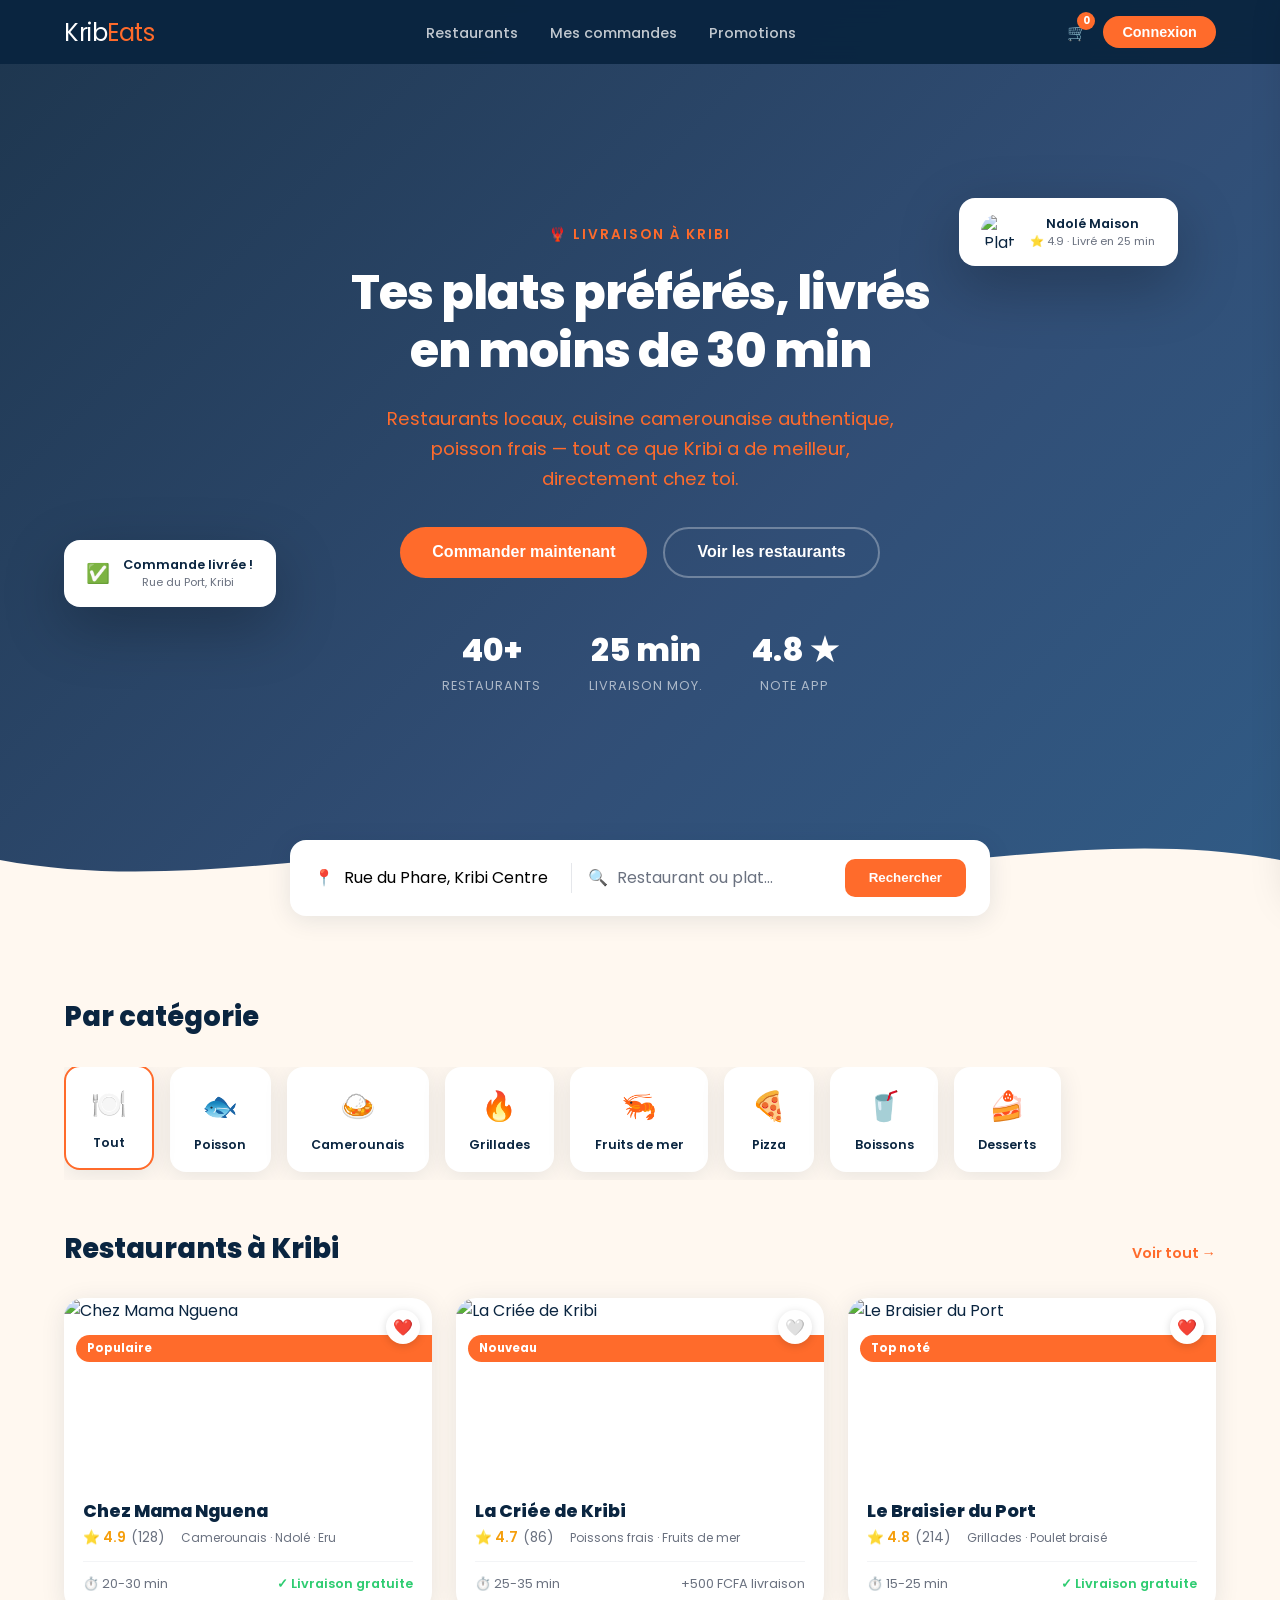
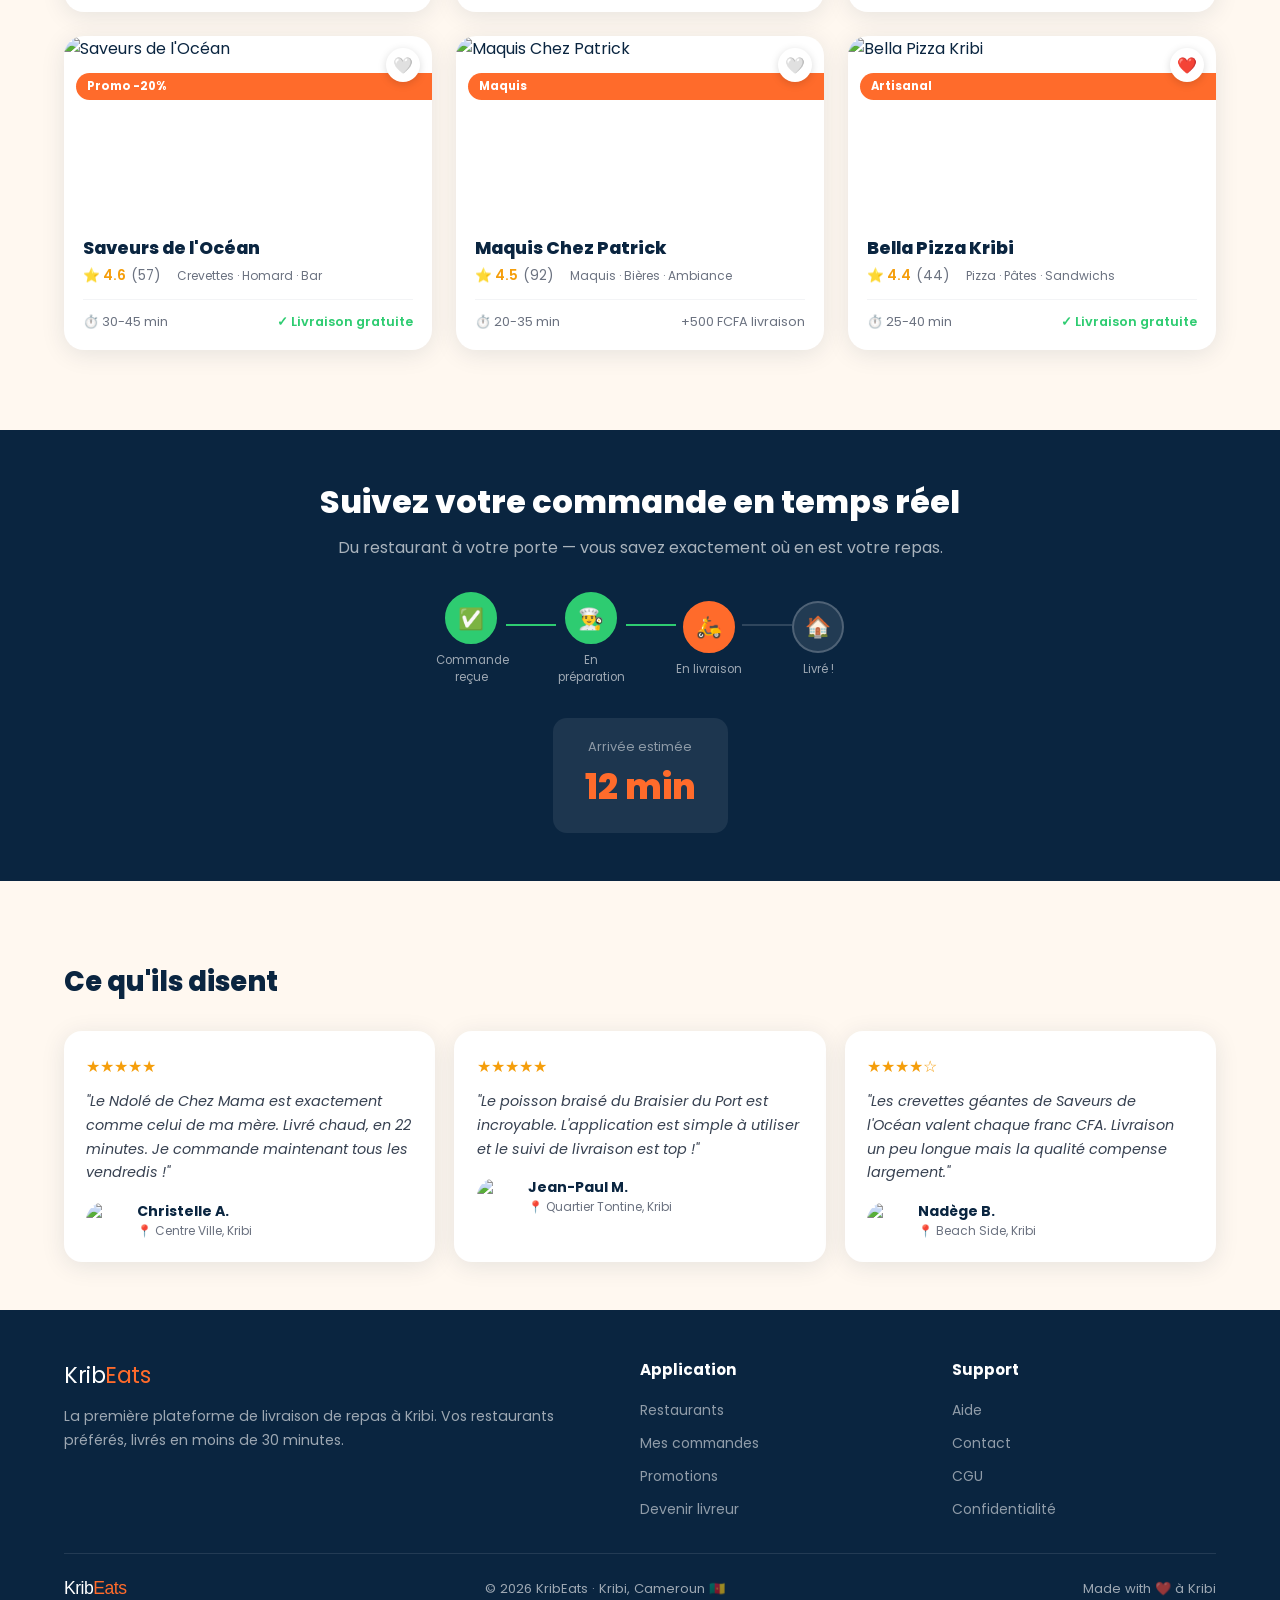
==== commit c4c97d55: "correction des styles et alignement de KribEats" ====
--- a/index.html
+++ b/index.html
@@ -3,280 +3,8 @@
 <head>
 <meta charset="UTF-8">
 <meta name="viewport" content="width=device-width, initial-scale=1.0">
+<link rel="stylesheet" href="style.css">
 <title>KribEats — Livraison de repas à Kribi</title>
-<style>
-  @import url('https://fonts.googleapis.com/css2?family=Syne:wght@700;800&family=Inter:wght@400;500;600&display=swap');
-
-  :root {
-    --ocean: #0A2540;
-    --orange: #FF6B2B;
-    --cream: #FFF8F0;
-    --green: #2ECC71;
-    --sand: #F5EDE0;
-    --muted: #6B7280;
-    --white: #FFFFFF;
-    --card-shadow: 0 4px 24px rgba(10,37,64,0.10);
-  }
-
-  * { margin: 0; padding: 0; box-sizing: border-box; }
-  body { font-family: 'Inter', sans-serif; background: var(--cream); color: var(--ocean); overflow-x: hidden; }
-
-  /* ── NAV ── */
-  nav {
-    position: fixed; top: 0; left: 0; right: 0; z-index: 100;
-    background: rgba(10,37,64,0.96); backdrop-filter: blur(12px);
-    display: flex; align-items: center; justify-content: space-between;
-    padding: 0 5%; height: 64px;
-  }
-  .logo { font-family: 'Syne', sans-serif; font-size: 1.5rem; color: var(--white); letter-spacing: -0.5px; }
-  .logo span { color: var(--orange); }
-  .nav-links { display: flex; gap: 2rem; list-style: none; }
-  .nav-links a { color: rgba(255,255,255,0.75); text-decoration: none; font-size: .9rem; font-weight: 500; transition: color .2s; }
-  .nav-links a:hover { color: var(--orange); }
-  .nav-cta { background: var(--orange); color: var(--white); border: none; padding: .5rem 1.2rem; border-radius: 50px; font-weight: 600; cursor: pointer; font-size: .9rem; transition: transform .2s, box-shadow .2s; }
-  .nav-cta:hover { transform: translateY(-1px); box-shadow: 0 4px 14px rgba(255,107,43,0.45); }
-  .cart-badge { position: relative; }
-  .badge { background: var(--orange); color: white; font-size: .65rem; font-weight: 700; border-radius: 50%; width: 18px; height: 18px; display: flex; align-items: center; justify-content: center; position: absolute; top: -8px; right: -8px; }
-
-  /* ── HERO CON IMAGE VAGUE DE KRIBI ── */
-  .hero {
-    min-height: 100vh;
-    /* Incrustation d'une vraie texture de vagues maritimes mixée au dégradé bleu nuit */
-    background: linear-gradient(135deg, rgba(10, 37, 64, 0.92) 0%, rgba(13, 48, 96, 0.85) 60%, rgba(26, 74, 122, 0.9) 100%), 
-                url('https://images.unsplash.com/photo-1505118380757-91f5f5632de0?auto=format&fit=crop&w=1400&q=80');
-    background-size: cover;
-    background-position: center;
-    background-attachment: fixed;
-    display: flex; flex-direction: column; align-items: center; justify-content: center;
-    position: relative; overflow: hidden; padding: 80px 5% 60px;
-    text-align: center;
-  }
-  .wave-bg { position: absolute; bottom: 0; left: 0; right: 0; z-index: 2; }
-  .wave-bg svg { display: block; width: 100%; height: 80px; }
-  .hero-eyebrow { color: var(--orange); font-size: .85rem; font-weight: 600; letter-spacing: 2px; text-transform: uppercase; margin-bottom: 1.2rem; position: relative; z-index: 3; }
-  .hero h1 {
-    font-family: 'Syne', sans-serif; font-size: clamp(2.8rem, 7vw, 5rem);
-    color: var(--white); line-height: 1.05; font-weight: 800; max-width: 780px;
-    margin-bottom: 1.4rem; position: relative; z-index: 3;
-  }
-  .hero h1 em { color: var(--orange); font-style: normal; }
-  .hero p { color: rgba(255,255,255,0.85); font-size: 1.15rem; max-width: 520px; line-height: 1.65; margin-bottom: 2.4rem; position: relative; z-index: 3; }
-  .hero-actions { display: flex; gap: 1rem; flex-wrap: wrap; justify-content: center; position: relative; z-index: 3; }
-  .btn-primary { background: var(--orange); color: var(--white); border: none; padding: .9rem 2rem; border-radius: 50px; font-weight: 700; font-size: 1rem; cursor: pointer; transition: transform .2s, box-shadow .2s; }
-  .btn-primary:hover { transform: translateY(-2px); box-shadow: 0 8px 24px rgba(255,107,43,0.5); }
-  .btn-outline { background: transparent; color: var(--white); border: 2px solid rgba(255,255,255,0.3); padding: .9rem 2rem; border-radius: 50px; font-weight: 600; font-size: 1rem; cursor: pointer; transition: border-color .2s; }
-  .btn-outline:hover { border-color: var(--white); }
-  .hero-stats { display: flex; gap: 3rem; margin-top: 3rem; flex-wrap: wrap; justify-content: center; position: relative; z-index: 3; }
-  .stat { text-align: center; }
-  .stat-num { font-family: 'Syne', sans-serif; font-size: 2rem; font-weight: 800; color: var(--white); }
-  .stat-label { font-size: .8rem; color: rgba(255,255,255,0.6); text-transform: uppercase; letter-spacing: 1px; margin-top: .2rem; }
-  
-  .floating-card {
-    background: white; border-radius: 16px; padding: 1rem 1.4rem;
-    box-shadow: 0 20px 60px rgba(0,0,0,0.25); display: flex; align-items: center; gap: .8rem;
-    position: absolute; animation: float 4s ease-in-out infinite; z-index: 3;
-  }
-  .floating-card.c1 { top: 22%; right: 8%; animation-delay: 0s; }
-  .floating-card.c2 { top: 60%; left: 5%; animation-delay: 1.5s; }
-  @keyframes float { 0%,100% { transform: translateY(0); } 50% { transform: translateY(-10px); } }
-  .fc-img { width: 36px; height: 36px; border-radius: 50%; object-fit: cover; }
-  .fc-text { font-size: .8rem; font-weight: 600; color: var(--ocean); }
-  .fc-sub { font-size: .7rem; color: var(--muted); }
-
-  /* ── SEARCH ── */
-  .search-section { padding: 3rem 5% 2rem; background: var(--cream); position: relative; z-index: 5; }
-  .search-box {
-    max-width: 700px; margin: 0 auto;
-    background: white; border-radius: 16px; padding: 1.2rem 1.5rem;
-    box-shadow: var(--card-shadow); display: flex; gap: 1rem; align-items: center; flex-wrap: wrap;
-  }
-  .search-field { display: flex; align-items: center; gap: .6rem; flex: 1; min-width: 200px; }
-  .search-field input { border: none; outline: none; font-size: 1rem; width: 100%; font-family: 'Inter', sans-serif; }
-  .search-field input::placeholder { color: var(--muted); }
-  .search-divider { width: 1px; height: 30px; background: #E5E7EB; }
-  .search-field select { border: none; outline: none; font-size: .9rem; color: var(--muted); background: transparent; cursor: pointer; font-family: 'Inter', sans-serif; }
-  .search-btn { background: var(--orange); color: white; border: none; padding: .7rem 1.5rem; border-radius: 10px; font-weight: 600; cursor: pointer; white-space: nowrap; transition: transform .15s; }
-  .search-btn:hover { transform: scale(1.03); }
-
-  /* ── CATEGORIES ── */
-  .section { padding: 3rem 5%; }
-  .section-header { display: flex; justify-content: space-between; align-items: baseline; margin-bottom: 1.8rem; }
-  .section-title { font-family: 'Syne', sans-serif; font-size: 1.7rem; font-weight: 800; }
-  .see-all { color: var(--orange); font-size: .9rem; font-weight: 600; cursor: pointer; text-decoration: none; }
-  .categories { display: flex; gap: 1rem; overflow-x: auto; padding-bottom: .5rem; scrollbar-width: none; }
-  .categories::-webkit-scrollbar { display: none; }
-  .cat-chip {
-    display: flex; flex-direction: column; align-items: center; gap: .5rem;
-    background: white; border: 2px solid transparent; border-radius: 16px;
-    padding: 1rem 1.4rem; min-width: 90px; cursor: pointer;
-    transition: border-color .2s, transform .15s; white-space: nowrap;
-    box-shadow: var(--card-shadow);
-  }
-  .cat-chip:hover, .cat-chip.active { border-color: var(--orange); transform: translateY(-2px); }
-  .cat-emoji { font-size: 1.8rem; }
-  .cat-label { font-size: .78rem; font-weight: 600; color: var(--ocean); }
-
-  /* ── RESTAURANT CARDS CON IMAGE ── */
-  .restaurants-grid { display: grid; grid-template-columns: repeat(auto-fill, minmax(300px, 1fr)); gap: 1.5rem; }
-  .resto-card {
-    background: white; border-radius: 20px; overflow: hidden;
-    box-shadow: var(--card-shadow); transition: transform .2s, box-shadow .2s; cursor: pointer;
-  }
-  .resto-card:hover { transform: translateY(-4px); box-shadow: 0 12px 40px rgba(10,37,64,0.15); }
-  .resto-img { height: 180px; position: relative; overflow: hidden; }
-  .resto-img img { width: 100%; height: 100%; object-fit: cover; transition: transform 0.3s; }
-  .resto-card:hover .resto-img img { transform: scale(1.05); }
-  .resto-badge {
-    position: absolute; top: 12px; left: 12px; z-index: 4;
-    background: var(--orange); color: white; font-size: .72rem; font-weight: 700;
-    padding: .3rem .7rem; border-radius: 50px;
-  }
-  .resto-fav { position: absolute; top: 12px; right: 12px; z-index: 4; background: white; border-radius: 50%; width: 34px; height: 34px; display: flex; align-items: center; justify-content: center; font-size: 1rem; cursor: pointer; box-shadow: 0 2px 8px rgba(0,0,0,0.15); }
-  .resto-body { padding: 1.2rem; }
-  .resto-name { font-family: 'Syne', sans-serif; font-size: 1.1rem; font-weight: 800; margin-bottom: .3rem; }
-  .resto-meta { display: flex; align-items: center; gap: 1rem; margin-bottom: .8rem; }
-  .rating { display: flex; align-items: center; gap: .3rem; font-size: .85rem; font-weight: 600; color: #F59E0B; }
-  .tag { font-size: .75rem; color: var(--muted); }
-  .resto-footer { display: flex; justify-content: space-between; align-items: center; border-top: 1px solid #F3F4F6; padding-top: .8rem; }
-  .delivery-info { font-size: .8rem; color: var(--muted); display: flex; align-items: center; gap: .3rem; }
-  .delivery-free { color: var(--green); font-weight: 600; font-size: .8rem; }
-
-  /* ── MENU VIEW ── */
-  .menu-section { background: white; padding: 3rem 5%; margin: 0 0 2rem; display: none; }
-  .menu-section.active { display: block; }
-  .menu-back { display: flex; align-items: center; gap: .5rem; cursor: pointer; color: var(--ocean); font-weight: 600; margin-bottom: 2rem; font-size: .95rem; }
-  .menu-hero { display: flex; gap: 2rem; align-items: center; margin-bottom: 2.5rem; flex-wrap: wrap; }
-  .menu-hero-img { border-radius: 20px; width: 180px; height: 140px; object-fit: cover; flex-shrink: 0; box-shadow: var(--card-shadow); }
-  .menu-hero-info h2 { font-family: 'Syne', sans-serif; font-size: 2rem; font-weight: 800; margin-bottom: .5rem; }
-  .menu-hero-info p { color: var(--muted); line-height: 1.6; margin-bottom: 1rem; }
-  .menu-tags { display: flex; gap: .6rem; flex-wrap: wrap; }
-  .menu-tag { background: var(--sand); border-radius: 50px; padding: .3rem .8rem; font-size: .8rem; font-weight: 600; }
-  .menu-categories { display: flex; gap: .8rem; margin-bottom: 1.8rem; overflow-x: auto; padding-bottom: .3rem; }
-  .menu-cat-btn { padding: .5rem 1.2rem; border-radius: 50px; font-size: .85rem; font-weight: 600; cursor: pointer; border: 2px solid #E5E7EB; background: transparent; color: var(--muted); transition: all .15s; white-space: nowrap; }
-  .menu-cat-btn.active, .menu-cat-btn:hover { background: var(--ocean); color: white; border-color: var(--ocean); }
-  .menu-items-grid { display: grid; grid-template-columns: repeat(auto-fill, minmax(280px, 1fr)); gap: 1.2rem; }
-  .menu-item {
-    border: 1px solid #F0F0F0; border-radius: 16px; padding: 1rem;
-    display: flex; gap: 1rem; align-items: center; transition: border-color .15s, box-shadow .15s;
-  }
-  .menu-item:hover { border-color: var(--orange); box-shadow: 0 4px 16px rgba(255,107,43,0.12); }
-  .item-img { width: 70px; height: 70px; border-radius: 12px; object-fit: cover; flex-shrink: 0; }
-  .item-info { flex: 1; }
-  .item-name { font-weight: 700; font-size: .95rem; margin-bottom: .2rem; }
-  .item-desc { font-size: .78rem; color: var(--muted); line-height: 1.4; margin-bottom: .5rem; }
-  .item-bottom { display: flex; justify-content: space-between; align-items: center; }
-  .item-price { font-weight: 800; font-size: 1rem; color: var(--ocean); }
-  .add-btn { background: var(--orange); color: white; border: none; width: 30px; height: 30px; border-radius: 50%; font-size: 1.2rem; cursor: pointer; display: flex; align-items: center; justify-content: center; transition: transform .15s; }
-  .add-btn:hover { transform: scale(1.15); }
-
-  /* ── PANIER ── */
-  .cart-sidebar {
-    position: fixed; right: -400px; top: 0; bottom: 0; width: 380px;
-    background: white; box-shadow: -8px 0 40px rgba(0,0,0,0.15);
-    z-index: 200; transition: right .3s ease; display: flex; flex-direction: column;
-  }
-  .cart-sidebar.open { right: 0; }
-  .cart-header { padding: 1.5rem; border-bottom: 1px solid #F0F0F0; display: flex; justify-content: space-between; align-items: center; }
-  .cart-header h3 { font-family: 'Syne', sans-serif; font-size: 1.3rem; font-weight: 800; }
-  .cart-close { background: var(--sand); border: none; border-radius: 50%; width: 36px; height: 36px; cursor: pointer; font-size: 1.1rem; }
-  .cart-items { flex: 1; overflow-y: auto; padding: 1.2rem; display: flex; flex-direction: column; gap: .8rem; }
-  .cart-item { display: flex; align-items: center; gap: .8rem; padding: .8rem; background: var(--cream); border-radius: 12px; }
-  .cart-item-img { width: 48px; height: 48px; border-radius: 10px; object-fit: cover; }
-  .cart-item-info { flex: 1; }
-  .cart-item-name { font-weight: 600; font-size: .9rem; }
-  .cart-item-price { font-size: .85rem; color: var(--muted); }
-  .qty-controls { display: flex; align-items: center; gap: .5rem; }
-  .qty-btn { background: white; border: 1px solid #E5E7EB; border-radius: 50%; width: 26px; height: 26px; cursor: pointer; font-size: .9rem; display: flex; align-items: center; justify-content: center; }
-  .qty-num { font-weight: 700; font-size: .9rem; min-width: 16px; text-align: center; }
-  .cart-footer { padding: 1.5rem; border-top: 1px solid #F0F0F0; }
-  .cart-summary { margin-bottom: 1.2rem; }
-  .cart-row { display: flex; justify-content: space-between; font-size: .9rem; margin-bottom: .4rem; }
-  .cart-row.total { font-family: 'Syne', sans-serif; font-size: 1.1rem; font-weight: 800; border-top: 1px solid #F0F0F0; padding-top: .8rem; margin-top: .5rem; }
-  .checkout-btn { width: 100%; background: var(--orange); color: white; border: none; padding: 1rem; border-radius: 12px; font-weight: 700; font-size: 1rem; cursor: pointer; transition: transform .15s, box-shadow .15s; }
-  .checkout-btn:hover { transform: translateY(-1px); box-shadow: 0 6px 20px rgba(255,107,43,0.4); }
-  .empty-cart { text-align: center; padding: 3rem 1rem; color: var(--muted); }
-  .empty-cart-icon { font-size: 3rem; margin-bottom: 1rem; }
-  .overlay { position: fixed; inset: 0; background: rgba(0,0,0,0.4); z-index: 150; display: none; }
-  .overlay.active { display: block; }
-
-  /* ── TRACKING ── */
-  .tracking-section { background: var(--ocean); color: white; padding: 3rem 5%; margin: 2rem 0; }
-  .tracking-inner { max-width: 700px; margin: 0 auto; text-align: center; }
-  .tracking-inner h2 { font-family: 'Syne', sans-serif; font-size: 2rem; font-weight: 800; margin-bottom: .6rem; }
-  .tracking-inner p { color: rgba(255,255,255,0.65); margin-bottom: 2rem; }
-  .tracking-steps { display: flex; justify-content: center; align-items: center; gap: 0; flex-wrap: wrap; margin-bottom: 2rem; }
-  .track-step { display: flex; flex-direction: column; align-items: center; gap: .5rem; }
-  .track-icon { width: 52px; height: 52px; border-radius: 50%; display: flex; align-items: center; justify-content: center; font-size: 1.3rem; background: rgba(255,255,255,0.1); border: 2px solid rgba(255,255,255,0.2); }
-  .track-icon.done { background: var(--green); border-color: var(--green); }
-  .track-icon.active { background: var(--orange); border-color: var(--orange); animation: pulse 1.5s infinite; }
-  @keyframes pulse { 0%,100% { box-shadow: 0 0 0 0 rgba(255,107,43,0.5); } 50% { box-shadow: 0 0 0 10px rgba(255,107,43,0); } }
-  .track-label { font-size: .72rem; color: rgba(255,255,255,0.6); text-align: center; max-width: 70px; }
-  .track-line { width: 50px; height: 2px; background: rgba(255,255,255,0.15); margin: 0 0 28px; }
-  .track-line.done { background: var(--green); }
-  .eta-box { background: rgba(255,255,255,0.08); border-radius: 14px; padding: 1.2rem 2rem; display: inline-block; }
-  .eta-label { font-size: .8rem; color: rgba(255,255,255,0.5); margin-bottom: .3rem; }
-  .eta-time { font-family: 'Syne', sans-serif; font-size: 2.2rem; font-weight: 800; color: var(--orange); }
-
-  /* ── REVIEWS ── */
-  .reviews-grid { display: grid; grid-template-columns: repeat(auto-fill, minmax(280px, 1fr)); gap: 1.2rem; }
-  .review-card { background: white; border-radius: 18px; padding: 1.4rem; box-shadow: var(--card-shadow); }
-  .review-stars { color: #F59E0B; font-size: 1rem; margin-bottom: .7rem; }
-  .review-text { font-size: .9rem; line-height: 1.65; color: #374151; margin-bottom: 1rem; font-style: italic; }
-  .reviewer { display: flex; align-items: center; gap: .8rem; }
-  .reviewer-avatar { width: 38px; height: 38px; border-radius: 50%; object-fit: cover; }
-  .reviewer-name { font-weight: 700; font-size: .88rem; }
-  .reviewer-loc { font-size: .75rem; color: var(--muted); }
-
-  /* ── FOOTER ── */
-  footer { background: var(--ocean); color: rgba(255,255,255,0.6); padding: 3rem 5% 2rem; }
-  .footer-inner { display: grid; grid-template-columns: 2fr 1fr 1fr; gap: 3rem; margin-bottom: 2rem; }
-  .footer-brand .logo { font-size: 1.4rem; display: block; margin-bottom: .8rem; }
-  .footer-brand p { font-size: .88rem; line-height: 1.7; }
-  .footer-col h4 { color: white; font-weight: 700; margin-bottom: 1rem; font-size: .95rem; }
-  .footer-col ul { list-style: none; display: flex; flex-direction: column; gap: .5rem; }
-  .footer-col a { color: rgba(255,255,255,0.55); text-decoration: none; font-size: .87rem; transition: color .15s; }
-  .footer-col a:hover { color: var(--orange); }
-  .footer-bottom { border-top: 1px solid rgba(255,255,255,0.1); padding-top: 1.5rem; display: flex; justify-content: space-between; align-items: center; font-size: .82rem; flex-wrap: wrap; gap: .5rem; }
-  .footer-bottom .logo { font-size: 1.1rem; }
-
-  /* ── CHECKOUT MODAL ── */
-  .modal-overlay { position: fixed; inset: 0; background: rgba(0,0,0,0.5); z-index: 300; display: none; align-items: center; justify-content: center; padding: 1rem; }
-  .modal-overlay.active { display: flex; }
-  .modal { background: white; border-radius: 24px; width: 100%; max-width: 520px; max-height: 90vh; overflow-y: auto; }
-  .modal-header { padding: 1.8rem 2rem 0; display: flex; justify-content: space-between; align-items: center; }
-  .modal-header h3 { font-family: 'Syne', sans-serif; font-size: 1.5rem; font-weight: 800; }
-  .modal-close { background: var(--sand); border: none; border-radius: 50%; width: 36px; height: 36px; cursor: pointer; font-size: 1.1rem; }
-  .modal-body { padding: 1.5rem 2rem 2rem; }
-  .form-group { margin-bottom: 1.2rem; }
-  .form-label { font-size: .85rem; font-weight: 600; color: var(--ocean); display: block; margin-bottom: .4rem; }
-  .form-input { width: 100%; padding: .75rem 1rem; border: 1.5px solid #E5E7EB; border-radius: 10px; font-size: .95rem; font-family: 'Inter', sans-serif; outline: none; transition: border-color .2s; }
-  .form-input:focus { border-color: var(--orange); }
-  .payment-methods { display: flex; gap: .8rem; flex-wrap: wrap; margin-top: .5rem; }
-  .payment-option { border: 2px solid #E5E7EB; border-radius: 12px; padding: .7rem 1.2rem; cursor: pointer; font-size: .85rem; font-weight: 600; transition: all .15s; display: flex; align-items: center; gap: .5rem; }
-  .payment-option.selected { border-color: var(--orange); background: rgba(255,107,43,0.05); color: var(--orange); }
-  .order-summary-mini { background: var(--cream); border-radius: 14px; padding: 1rem; margin-bottom: 1.2rem; }
-  .order-summary-mini h4 { font-size: .85rem; font-weight: 700; margin-bottom: .7rem; }
-  .summary-item { display: flex; justify-content: space-between; font-size: .83rem; color: var(--muted); margin-bottom: .3rem; }
-  .confirm-btn { width: 100%; background: var(--ocean); color: white; border: none; padding: 1rem; border-radius: 12px; font-weight: 700; font-size: 1rem; cursor: pointer; transition: background .2s; }
-  .confirm-btn:hover { background: #0D3060; }
-
-  /* ── SUCCESS ── */
-  .success-screen { display: none; text-align: center; padding: 3rem 2rem; }
-  .success-screen.active { display: block; }
-  .success-icon { font-size: 4rem; margin-bottom: 1rem; animation: bounce 0.5s ease; }
-  @keyframes bounce { 0% { transform: scale(0); } 80% { transform: scale(1.15); } 100% { transform: scale(1); } }
-  .success-screen h3 { font-family: 'Syne', sans-serif; font-size: 1.7rem; font-weight: 800; margin-bottom: .5rem; }
-  .success-screen p { color: var(--muted); margin-bottom: 2rem; }
-  .order-num { background: var(--cream); border-radius: 12px; padding: .8rem 1.5rem; font-size: .85rem; color: var(--muted); display: inline-block; font-weight: 600; }
-
-  @media (max-width: 768px) {
-    .nav-links { display: none; }
-    .footer-inner { grid-template-columns: 1fr; gap: 2rem; }
-    .floating-card { display: none; }
-    .cart-sidebar { width: 100%; right: -100%; }
-    .hero h1 { font-size: 2.5rem; }
-  }
-</style>
 </head>
 <body>
 
@@ -292,7 +20,7 @@
     <div class="cart-badge" style="cursor:pointer;" onclick="toggleCart()">
       🛒 <span class="badge" id="cartCount">0</span>
     </div>
-    <button class="nav-cta">Connexion</button>
+    <button class="nav-cta" href="#login.html">Connexion</button>
   </div>
 </nav>
 
--- a/style.css
+++ b/style.css
@@ -0,0 +1,304 @@
+ @import url('https://fonts.googleapis.com/css2?family=Poppins:wght@400;500;600;700;800&display=swap');
+
+  :root {
+    --ocean: #0A2540;
+    --orange: #FF6B2B;
+    --cream: #FFF8F0;
+    --green: #2ECC71;
+    --sand: #F5EDE0;
+    --muted: #6B7280;
+    --white: #FFFFFF;
+    --card-shadow: 0 4px 24px rgba(10,37,64,0.10);
+  }
+
+  * { margin: 0; padding: 0; box-sizing: border-box; }
+  body { 
+    font-family: 'Poppins', sans-serif !important;
+     background: var(--cream);
+      color: var(--ocean); 
+      overflow-x: hidden; 
+  }
+
+  /* ── NAV ── */
+  nav {
+    position: fixed; top: 0; left: 0; right: 0; z-index: 100;
+    background: rgba(10,37,64,0.96); backdrop-filter: blur(12px);
+    display: flex; align-items: center; justify-content: space-between;
+    padding: 0 5%; height: 64px;
+  }
+  .logo { font-family: 'Poppins', sans-serif; font-size: 1.5rem; color: var(--white); letter-spacing: -0.5px; }
+  .logo span { color: var(--orange); }
+  .nav-links { display: flex; gap: 2rem; list-style: none; }
+  .nav-links a { color: rgba(255,255,255,0.75); text-decoration: none; font-size: .9rem; font-weight: 500; transition: color .2s; }
+  .nav-links a:hover { color: var(--orange); }
+  .nav-cta { background: var(--orange); color: var(--white); border: none; padding: .5rem 1.2rem; border-radius: 50px; font-weight: 600; cursor: pointer; font-size: .9rem; transition: transform .2s, box-shadow .2s; }
+  .nav-cta:hover { transform: translateY(-1px); box-shadow: 0 4px 14px rgba(255,107,43,0.45); }
+  .cart-badge { position: relative; }
+  .badge { background: var(--orange); color: white; font-size: .65rem; font-weight: 700; border-radius: 50%; width: 18px; height: 18px; display: flex; align-items: center; justify-content: center; position: absolute; top: -8px; right: -8px; }
+
+  /* ── HERO CON IMAGE VAGUE DE KRIBI ── */
+  .hero {
+    min-height: 100vh;
+    /* Incrustation d'une vraie texture de vagues maritimes mixée au dégradé bleu nuit */
+    background: linear-gradient(135deg, rgba(10, 37, 64, 0.92) 0%, rgba(13, 48, 96, 0.85) 60%, rgba(26, 74, 122, 0.9) 100%), 
+                url('https://images.unsplash.com/photo-1505118380757-91f5f5632de0?auto=format&fit=crop&w=1400&q=80');
+    background-size: cover;
+    background-position: center;
+    background-attachment: fixed;
+    display: flex; flex-direction: column; align-items: center; justify-content: center;
+    position: relative; overflow: hidden; padding: 80px 5% 60px;
+    text-align: center;
+  }
+  .wave-bg { position: absolute; bottom: 0; left: 0; right: 0; z-index: 2; }
+  .wave-bg svg { display: block; width: 100%; height: 80px; }
+
+  .hero-eyebrow {
+     color: var(--orange); 
+     font-size: .85rem; 
+     font-weight: 600; 
+     letter-spacing: 2px; 
+     text-transform: uppercase; 
+     margin-bottom: 1.2rem; 
+     position: relative; 
+     z-index: 3; 
+    }
+    
+  h1 {
+    font-family: 'Poppins', sans-serif !important; 
+    font-weight: 800 !important;
+    font-size: 3rem !important;
+    color: var(--white) !important;
+    line-height: 1.2 !important;
+    letter-spacing: -1px !important;
+    max-width: 620px !important;
+    margin: 0 auto 1.5rem auto !important;
+    text-align: center !important;
+  }
+  h1 em {
+    font-style: normal !important;
+     color: var(--white) !important; 
+     }
+  .hero p {
+    color: var(--orange) !important;
+    font-size: 1.15rem;
+    max-width: 520px;
+    line-height: 1.65;
+    margin: 0 auto 2rem auto;
+  } 
+    
+  .hero-actions { display: flex; gap: 1rem; flex-wrap: wrap; justify-content: center; position: relative; z-index: 3; }
+  .btn-primary { background: var(--orange); color: var(--white); border: none; padding: .9rem 2rem; border-radius: 50px; font-weight: 700; font-size: 1rem; cursor: pointer; transition: transform .2s, box-shadow .2s; }
+  .btn-primary:hover { transform: translateY(-2px); box-shadow: 0 8px 24px rgba(255,107,43,0.5); }
+  .btn-outline { background: transparent; color: var(--white); border: 2px solid rgba(255,255,255,0.3); padding: .9rem 2rem; border-radius: 50px; font-weight: 600; font-size: 1rem; cursor: pointer; transition: border-color .2s; }
+  .btn-outline:hover { border-color: var(--white); }
+  .hero-stats { display: flex; gap: 3rem; margin-top: 3rem; flex-wrap: wrap; justify-content: center; position: relative; z-index: 3; }
+  .stat { text-align: center; }
+  .stat-num { font-family: 'Poppins', sans-serif; font-size: 2rem; font-weight: 800; color: var(--white); }
+  .stat-label { font-size: .8rem; color: rgba(255,255,255,0.6); text-transform: uppercase; letter-spacing: 1px; margin-top: .2rem; }
+  
+  .floating-card {
+    background: white; border-radius: 16px; padding: 1rem 1.4rem;
+    box-shadow: 0 20px 60px rgba(0,0,0,0.25); display: flex; align-items: center; gap: .8rem;
+    position: absolute; animation: float 4s ease-in-out infinite; z-index: 3;
+  }
+  .floating-card.c1 { top: 22%; right: 8%; animation-delay: 0s; }
+  .floating-card.c2 { top: 60%; left: 5%; animation-delay: 1.5s; }
+  @keyframes float { 0%,100% { transform: translateY(0); } 50% { transform: translateY(-10px); } }
+  .fc-img { width: 36px; height: 36px; border-radius: 50%; object-fit: cover; }
+  .fc-text { font-size: .8rem; font-weight: 600; color: var(--ocean); }
+  .fc-sub { font-size: .7rem; color: var(--muted); }
+
+  /* ── SEARCH ── */
+  .search-section { padding: 0 5% 2rem; margin-top: -60px; position: relative; z-index: 10; }
+  .search-box {
+    max-width: 700px; margin: 0 auto;
+    background: white; border-radius: 16px; padding: 1.2rem 1.5rem;
+    box-shadow: var(--card-shadow); display: flex; gap: 1rem; align-items: center; flex-wrap: wrap;
+  }
+  .search-field { display: flex; align-items: center; gap: .6rem; flex: 1; min-width: 200px; }
+  .search-field input { border: none; outline: none; font-size: 1rem; width: 100%; font-family: 'Poppins', sans-serif; }
+  .search-field input::placeholder { color: var(--muted); }
+  .search-divider { width: 1px; height: 30px; background: #E5E7EB; }
+  .search-field select { border: none; outline: none; font-size: .9rem; color: var(--muted); background: transparent; cursor: pointer; font-family: 'Inter', sans-serif; }
+  .search-btn { background: var(--orange); color: white; border: none; padding: .7rem 1.5rem; border-radius: 10px; font-weight: 600; cursor: pointer; white-space: nowrap; transition: transform .15s; }
+  .search-btn:hover { transform: scale(1.03); }
+
+  /* ── CATEGORIES ── */
+  .section { padding: 3rem 5%; }
+  .section-header { display: flex; justify-content: space-between; align-items: baseline; margin-bottom: 1.8rem; }
+  .section-title { font-family: 'Poppins', sans-serif; font-size: 1.7rem; font-weight: 800; }
+  .see-all { color: var(--orange); font-size: .9rem; font-weight: 600; cursor: pointer; text-decoration: none; }
+  .categories { display: flex; gap: 1rem; overflow-x: auto; padding-bottom: .5rem; scrollbar-width: none; }
+  .categories::-webkit-scrollbar { display: none; }
+  .cat-chip {
+    display: flex; flex-direction: column; align-items: center; gap: .5rem;
+    background: white; border: 2px solid transparent; border-radius: 16px;
+    padding: 1rem 1.4rem; min-width: 90px; cursor: pointer;
+    transition: border-color .2s, transform .15s; white-space: nowrap;
+    box-shadow: var(--card-shadow);
+  }
+  .cat-chip:hover, .cat-chip.active { border-color: var(--orange); transform: translateY(-2px); }
+  .cat-emoji { font-size: 1.8rem; }
+  .cat-label { font-size: .78rem; font-weight: 600; color: var(--ocean); }
+
+  /* ── RESTAURANT CARDS CON IMAGE ── */
+  .restaurants-grid { display: grid; grid-template-columns: repeat(auto-fill, minmax(300px, 1fr)); gap: 1.5rem; }
+  .resto-card {
+    position: relative;
+    background: white; border-radius: 20px; overflow: hidden;
+    box-shadow: var(--card-shadow); transition: transform .2s, box-shadow .2s; cursor: pointer;
+  }
+  .resto-card:hover { transform: translateY(-4px); box-shadow: 0 12px 40px rgba(10,37,64,0.15); }
+  .resto-img { height: 180px; position: relative; overflow: hidden; }
+  .resto-img img { width: 100%; height: 100%; object-fit: cover; transition: transform 0.3s; }
+  .resto-card:hover .resto-img img { transform: scale(1.05); }
+  .resto-badge {
+    position: relative; top: 12px; left: 12px; z-index: 4;
+    background: var(--orange); color: white; font-size: .72rem; font-weight: 700;
+    padding: .3rem .7rem; border-radius: 50px;
+  }
+  .resto-fav { position: absolute; top: 12px; right: 12px; z-index: 4; background: white; border-radius: 50%; width: 34px; height: 34px; display: flex; align-items: center; justify-content: center; font-size: 1rem; cursor: pointer; box-shadow: 0 2px 8px rgba(0,0,0,0.15); }
+  .resto-body { padding: 1.2rem; }
+  .resto-name { font-family: 'Poppins', sans-serif; font-size: 1.1rem; font-weight: 800; margin-bottom: .3rem; }
+  .resto-meta { display: flex; align-items: center; gap: 1rem; margin-bottom: .8rem; }
+  .rating { display: flex; align-items: center; gap: .3rem; font-size: .85rem; font-weight: 600; color: #F59E0B; }
+  .tag { font-size: .75rem; color: var(--muted); }
+  .resto-footer { display: flex; justify-content: space-between; align-items: center; border-top: 1px solid #F3F4F6; padding-top: .8rem; }
+  .delivery-info { font-size: .8rem; color: var(--muted); display: flex; align-items: center; gap: .3rem; }
+  .delivery-free { color: var(--green); font-weight: 600; font-size: .8rem; }
+
+  /* ── MENU VIEW ── */
+  .menu-section { background: white; padding: 3rem 5%; margin: 0 0 2rem; display: none; }
+  .menu-section.active { display: block; }
+  .menu-back { display: flex; align-items: center; gap: .5rem; cursor: pointer; color: var(--ocean); font-weight: 600; margin-bottom: 2rem; font-size: .95rem; }
+  .menu-hero { display: flex; gap: 2rem; align-items: center; margin-bottom: 2.5rem; flex-wrap: wrap; }
+  .menu-hero-img { border-radius: 20px; width: 180px; height: 140px; object-fit: cover; flex-shrink: 0; box-shadow: var(--card-shadow); }
+  .menu-hero-info h2 { font-family: 'Poppins', sans-serif; font-size: 2rem; font-weight: 800; margin-bottom: .5rem; }
+  .menu-hero-info p { color: var(--muted); line-height: 1.6; margin-bottom: 1rem; }
+  .menu-tags { display: flex; gap: .6rem; flex-wrap: wrap; }
+  .menu-tag { background: var(--sand); border-radius: 50px; padding: .3rem .8rem; font-size: .8rem; font-weight: 600; }
+  .menu-categories { display: flex; gap: .8rem; margin-bottom: 1.8rem; overflow-x: auto; padding-bottom: .3rem; }
+  .menu-cat-btn { padding: .5rem 1.2rem; border-radius: 50px; font-size: .85rem; font-weight: 600; cursor: pointer; border: 2px solid #E5E7EB; background: transparent; color: var(--muted); transition: all .15s; white-space: nowrap; }
+  .menu-cat-btn.active, .menu-cat-btn:hover { background: var(--ocean); color: white; border-color: var(--ocean); }
+  .menu-items-grid { display: grid; grid-template-columns: repeat(auto-fill, minmax(280px, 1fr)); gap: 1.2rem; }
+  .menu-item {
+    border: 1px solid #F0F0F0; border-radius: 16px; padding: 1rem;
+    display: flex; gap: 1rem; align-items: center; transition: border-color .15s, box-shadow .15s;
+  }
+  .menu-item:hover { border-color: var(--orange); box-shadow: 0 4px 16px rgba(255,107,43,0.12); }
+  .item-img { width: 70px; height: 70px; border-radius: 12px; object-fit: cover; flex-shrink: 0; }
+  .item-info { flex: 1; }
+  .item-name { font-weight: 700; font-size: .95rem; margin-bottom: .2rem; }
+  .item-desc { font-size: .78rem; color: var(--muted); line-height: 1.4; margin-bottom: .5rem; }
+  .item-bottom { display: flex; justify-content: space-between; align-items: center; }
+  .item-price { font-weight: 800; font-size: 1rem; color: var(--ocean); }
+  .add-btn { background: var(--orange); color: white; border: none; width: 30px; height: 30px; border-radius: 50%; font-size: 1.2rem; cursor: pointer; display: flex; align-items: center; justify-content: center; transition: transform .15s; }
+  .add-btn:hover { transform: scale(1.15); }
+
+  /* ── PANIER ── */
+  .cart-sidebar {
+    position: fixed; right: -400px; top: 0; bottom: 0; width: 380px;
+    background: white; box-shadow: -8px 0 40px rgba(0,0,0,0.15);
+    z-index: 200; transition: right .3s ease; display: flex; flex-direction: column;
+  }
+  .cart-sidebar.open { right: 0; }
+  .cart-header { padding: 1.5rem; border-bottom: 1px solid #F0F0F0; display: flex; justify-content: space-between; align-items: center; }
+  .cart-header h3 { font-family: 'Syne', sans-serif; font-size: 1.3rem; font-weight: 800; }
+  .cart-close { background: var(--sand); border: none; border-radius: 50%; width: 36px; height: 36px; cursor: pointer; font-size: 1.1rem; }
+  .cart-items { flex: 1; overflow-y: auto; padding: 1.2rem; display: flex; flex-direction: column; gap: .8rem; }
+  .cart-item { display: flex; align-items: center; gap: .8rem; padding: .8rem; background: var(--cream); border-radius: 12px; }
+  .cart-item-img { width: 48px; height: 48px; border-radius: 10px; object-fit: cover; }
+  .cart-item-info { flex: 1; }
+  .cart-item-name { font-weight: 600; font-size: .9rem; }
+  .cart-item-price { font-size: .85rem; color: var(--muted); }
+  .qty-controls { display: flex; align-items: center; gap: .5rem; }
+  .qty-btn { background: white; border: 1px solid #E5E7EB; border-radius: 50%; width: 26px; height: 26px; cursor: pointer; font-size: .9rem; display: flex; align-items: center; justify-content: center; }
+  .qty-num { font-weight: 700; font-size: .9rem; min-width: 16px; text-align: center; }
+  .cart-footer { padding: 1.5rem; border-top: 1px solid #F0F0F0; }
+  .cart-summary { margin-bottom: 1.2rem; }
+  .cart-row { display: flex; justify-content: space-between; font-size: .9rem; margin-bottom: .4rem; }
+  .cart-row.total { font-family: 'Poppins', sans-serif; font-size: 1.1rem; font-weight: 800; border-top: 1px solid #F0F0F0; padding-top: .8rem; margin-top: .5rem; }
+  .checkout-btn { width: 100%; background: var(--orange); color: white; border: none; padding: 1rem; border-radius: 12px; font-weight: 700; font-size: 1rem; cursor: pointer; transition: transform .15s, box-shadow .15s; }
+  .checkout-btn:hover { transform: translateY(-1px); box-shadow: 0 6px 20px rgba(255,107,43,0.4); }
+  .empty-cart { text-align: center; padding: 3rem 1rem; color: var(--muted); }
+  .empty-cart-icon { font-size: 3rem; margin-bottom: 1rem; }
+  .overlay { position: fixed; inset: 0; background: rgba(0,0,0,0.4); z-index: 150; display: none; }
+  .overlay.active { display: block; }
+
+  /* ── TRACKING ── */
+  .tracking-section { background: var(--ocean); color: white; padding: 3rem 5%; margin: 2rem 0; }
+  .tracking-inner { max-width: 700px; margin: 0 auto; text-align: center; }
+  .tracking-inner h2 { font-family: 'Poppins', sans-serif; font-size: 2rem; font-weight: 800; margin-bottom: .6rem; }
+  .tracking-inner p { color: rgba(255,255,255,0.65); margin-bottom: 2rem; }
+  .tracking-steps { display: flex; justify-content: center; align-items: center; gap: 0; flex-wrap: wrap; margin-bottom: 2rem; }
+  .track-step { display: flex; flex-direction: column; align-items: center; gap: .5rem; }
+  .track-icon { width: 52px; height: 52px; border-radius: 50%; display: flex; align-items: center; justify-content: center; font-size: 1.3rem; background: rgba(255,255,255,0.1); border: 2px solid rgba(255,255,255,0.2); }
+  .track-icon.done { background: var(--green); border-color: var(--green); }
+  .track-icon.active { background: var(--orange); border-color: var(--orange); animation: pulse 1.5s infinite; }
+  @keyframes pulse { 0%,100% { box-shadow: 0 0 0 0 rgba(255,107,43,0.5); } 50% { box-shadow: 0 0 0 10px rgba(255,107,43,0); } }
+  .track-label { font-size: .72rem; color: rgba(255,255,255,0.6); text-align: center; max-width: 70px; }
+  .track-line { width: 50px; height: 2px; background: rgba(255,255,255,0.15); margin: 0 0 28px; }
+  .track-line.done { background: var(--green); }
+  .eta-box { background: rgba(255,255,255,0.08); border-radius: 14px; padding: 1.2rem 2rem; display: inline-block; }
+  .eta-label { font-size: .8rem; color: rgba(255,255,255,0.5); margin-bottom: .3rem; }
+  .eta-time { font-family: 'Poppins', sans-serif; font-size: 2.2rem; font-weight: 800; color: var(--orange); }
+
+  /* ── REVIEWS ── */
+  .reviews-grid { display: grid; grid-template-columns: repeat(auto-fill, minmax(280px, 1fr)); gap: 1.2rem; }
+  .review-card { background: white; border-radius: 18px; padding: 1.4rem; box-shadow: var(--card-shadow); }
+  .review-stars { color: #F59E0B; font-size: 1rem; margin-bottom: .7rem; }
+  .review-text { font-size: .9rem; line-height: 1.65; color: #374151; margin-bottom: 1rem; font-style: italic; }
+  .reviewer { display: flex; align-items: center; gap: .8rem; }
+  .reviewer-avatar { display: inline-block; width: 38px !important; height: 38px !important; min-width: 38px !important; border-radius: 50%; object-fit: cover; text-indent: -9999px; color: transparent; }
+  .reviewer-name { font-weight: 700; font-size: .88rem; }
+  .reviewer-loc { font-size: .75rem; color: var(--muted); }
+
+  /* ── FOOTER ── */
+  footer { background: var(--ocean); color: rgba(255,255,255,0.6); padding: 3rem 5% 2rem; }
+  .footer-inner { display: grid; grid-template-columns: 2fr 1fr 1fr; gap: 3rem; margin-bottom: 2rem; }
+  .footer-brand .logo { font-size: 1.4rem; display: block; margin-bottom: .8rem; }
+  .footer-brand p { font-size: .88rem; line-height: 1.7; }
+  .footer-col h4 { color: white; font-weight: 700; margin-bottom: 1rem; font-size: .95rem; }
+  .footer-col ul { list-style: none; display: flex; flex-direction: column; gap: .5rem; }
+  .footer-col a { color: rgba(255,255,255,0.55); text-decoration: none; font-size: .87rem; transition: color .15s; }
+  .footer-col a:hover { color: var(--orange); }
+  .footer-bottom { border-top: 1px solid rgba(255,255,255,0.1); padding-top: 1.5rem; display: flex; justify-content: space-between; align-items: center; font-size: .82rem; flex-wrap: wrap; gap: .5rem; }
+  .footer-bottom .logo { font-size: 1.1rem; }
+
+  /* ── CHECKOUT MODAL ── */
+  .modal-overlay { position: fixed; inset: 0; background: rgba(0,0,0,0.5); z-index: 300; display: none; align-items: center; justify-content: center; padding: 1rem; }
+  .modal-overlay.active { display: flex; }
+  .modal { background: white; border-radius: 24px; width: 100%; max-width: 520px; max-height: 90vh; overflow-y: auto; }
+  .modal-header { padding: 1.8rem 2rem 0; display: flex; justify-content: space-between; align-items: center; }
+  .modal-header h3 { font-family: 'Poppins', sans-serif; font-size: 1.5rem; font-weight: 800; }
+  .modal-close { background: var(--sand); border: none; border-radius: 50%; width: 36px; height: 36px; cursor: pointer; font-size: 1.1rem; }
+  .modal-body { padding: 1.5rem 2rem 2rem; }
+  .form-group { margin-bottom: 1.2rem; }
+  .form-label { font-size: .85rem; font-weight: 600; color: var(--ocean); display: block; margin-bottom: .4rem; }
+  .form-input { width: 100%; padding: .75rem 1rem; border: 1.5px solid #E5E7EB; border-radius: 10px; font-size: .95rem; font-family: 'Inter', sans-serif; outline: none; transition: border-color .2s; }
+  .form-input:focus { border-color: var(--orange); }
+  .payment-methods { display: flex; gap: .8rem; flex-wrap: wrap; margin-top: .5rem; }
+  .payment-option { border: 2px solid #E5E7EB; border-radius: 12px; padding: .7rem 1.2rem; cursor: pointer; font-size: .85rem; font-weight: 600; transition: all .15s; display: flex; align-items: center; gap: .5rem; }
+  .payment-option.selected { border-color: var(--orange); background: rgba(255,107,43,0.05); color: var(--orange); }
+  .order-summary-mini { background: var(--cream); border-radius: 14px; padding: 1rem; margin-bottom: 1.2rem; }
+  .order-summary-mini h4 { font-size: .85rem; font-weight: 700; margin-bottom: .7rem; }
+  .summary-item { display: flex; justify-content: space-between; font-size: .83rem; color: var(--muted); margin-bottom: .3rem; }
+  .confirm-btn { width: 100%; background: var(--ocean); color: white; border: none; padding: 1rem; border-radius: 12px; font-weight: 700; font-size: 1rem; cursor: pointer; transition: background .2s; }
+  .confirm-btn:hover { background: #0D3060; }
+
+  /* ── SUCCESS ── */
+  .success-screen { display: none; text-align: center; padding: 3rem 2rem; }
+  .success-screen.active { display: block; }
+  .success-icon { font-size: 4rem; margin-bottom: 1rem; animation: bounce 0.5s ease; }
+  @keyframes bounce { 0% { transform: scale(0); } 80% { transform: scale(1.15); } 100% { transform: scale(1); } }
+  .success-screen h3 { font-family: 'Poppins', sans-serif; font-size: 1.7rem; font-weight: 800; margin-bottom: .5rem; }
+  .success-screen p { color: var(--muted); margin-bottom: 2rem; }
+  .order-num { background: var(--cream); border-radius: 12px; padding: .8rem 1.5rem; font-size: .85rem; color: var(--muted); display: inline-block; font-weight: 600; }
+
+  @media (max-width: 768px) {
+    .nav-links { display: none; }
+    .footer-inner { grid-template-columns: 1fr; gap: 2rem; }
+    .floating-card { display: none; }
+    .cart-sidebar { width: 100%; right: -100%; }
+    .hero h1 { font-size: 2.5rem; }
+  }
